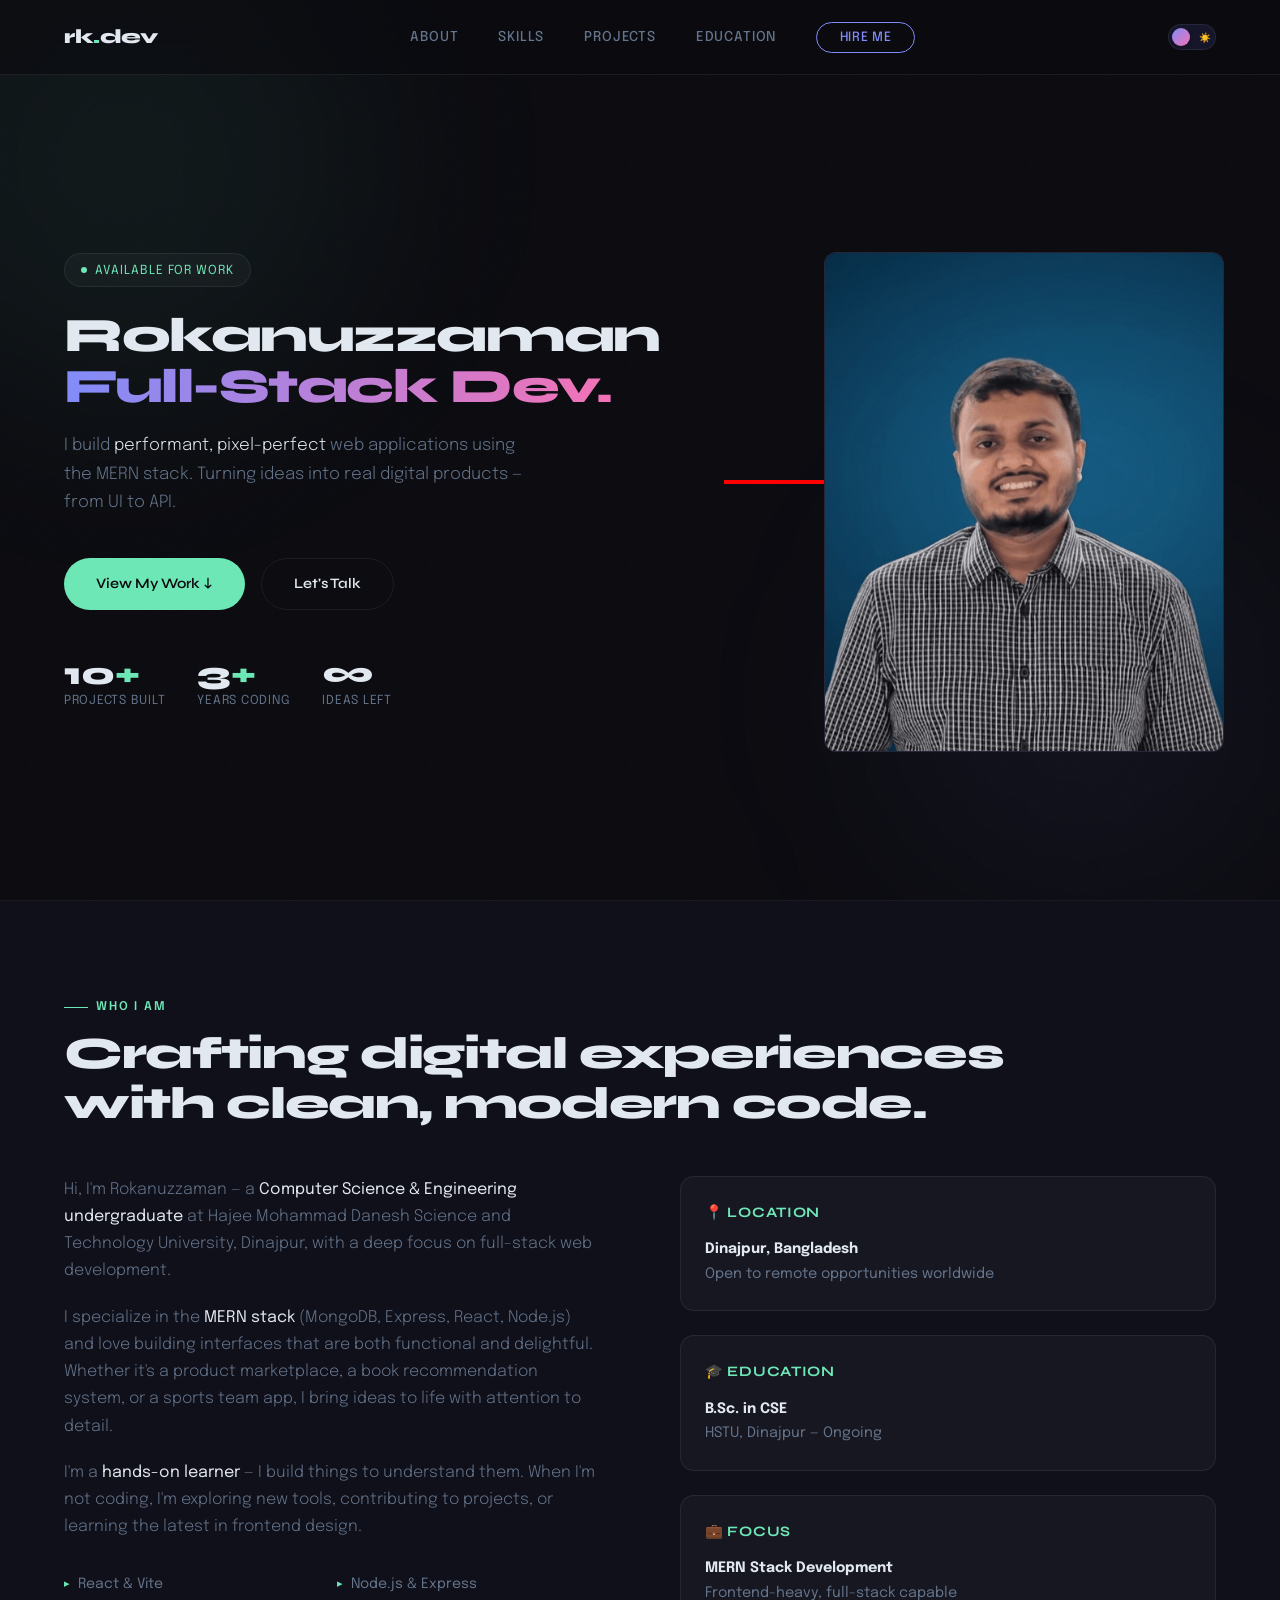
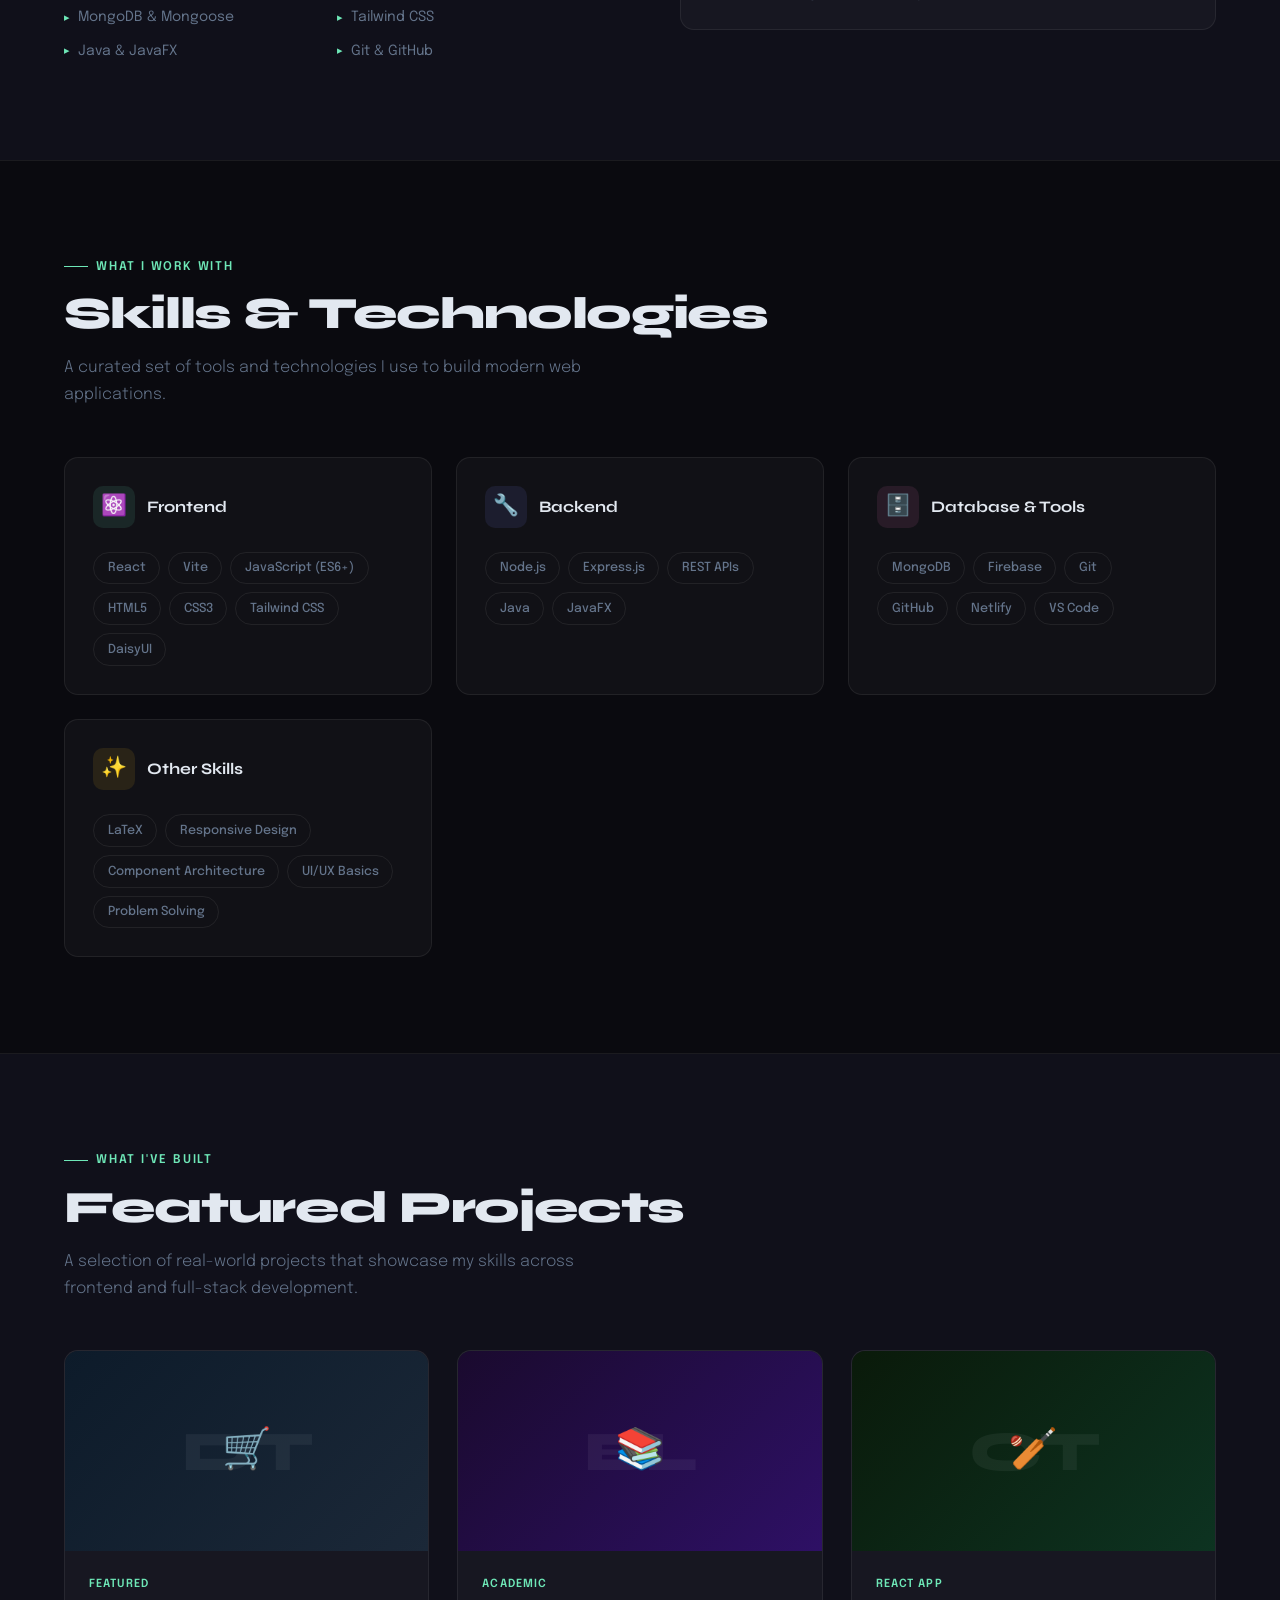
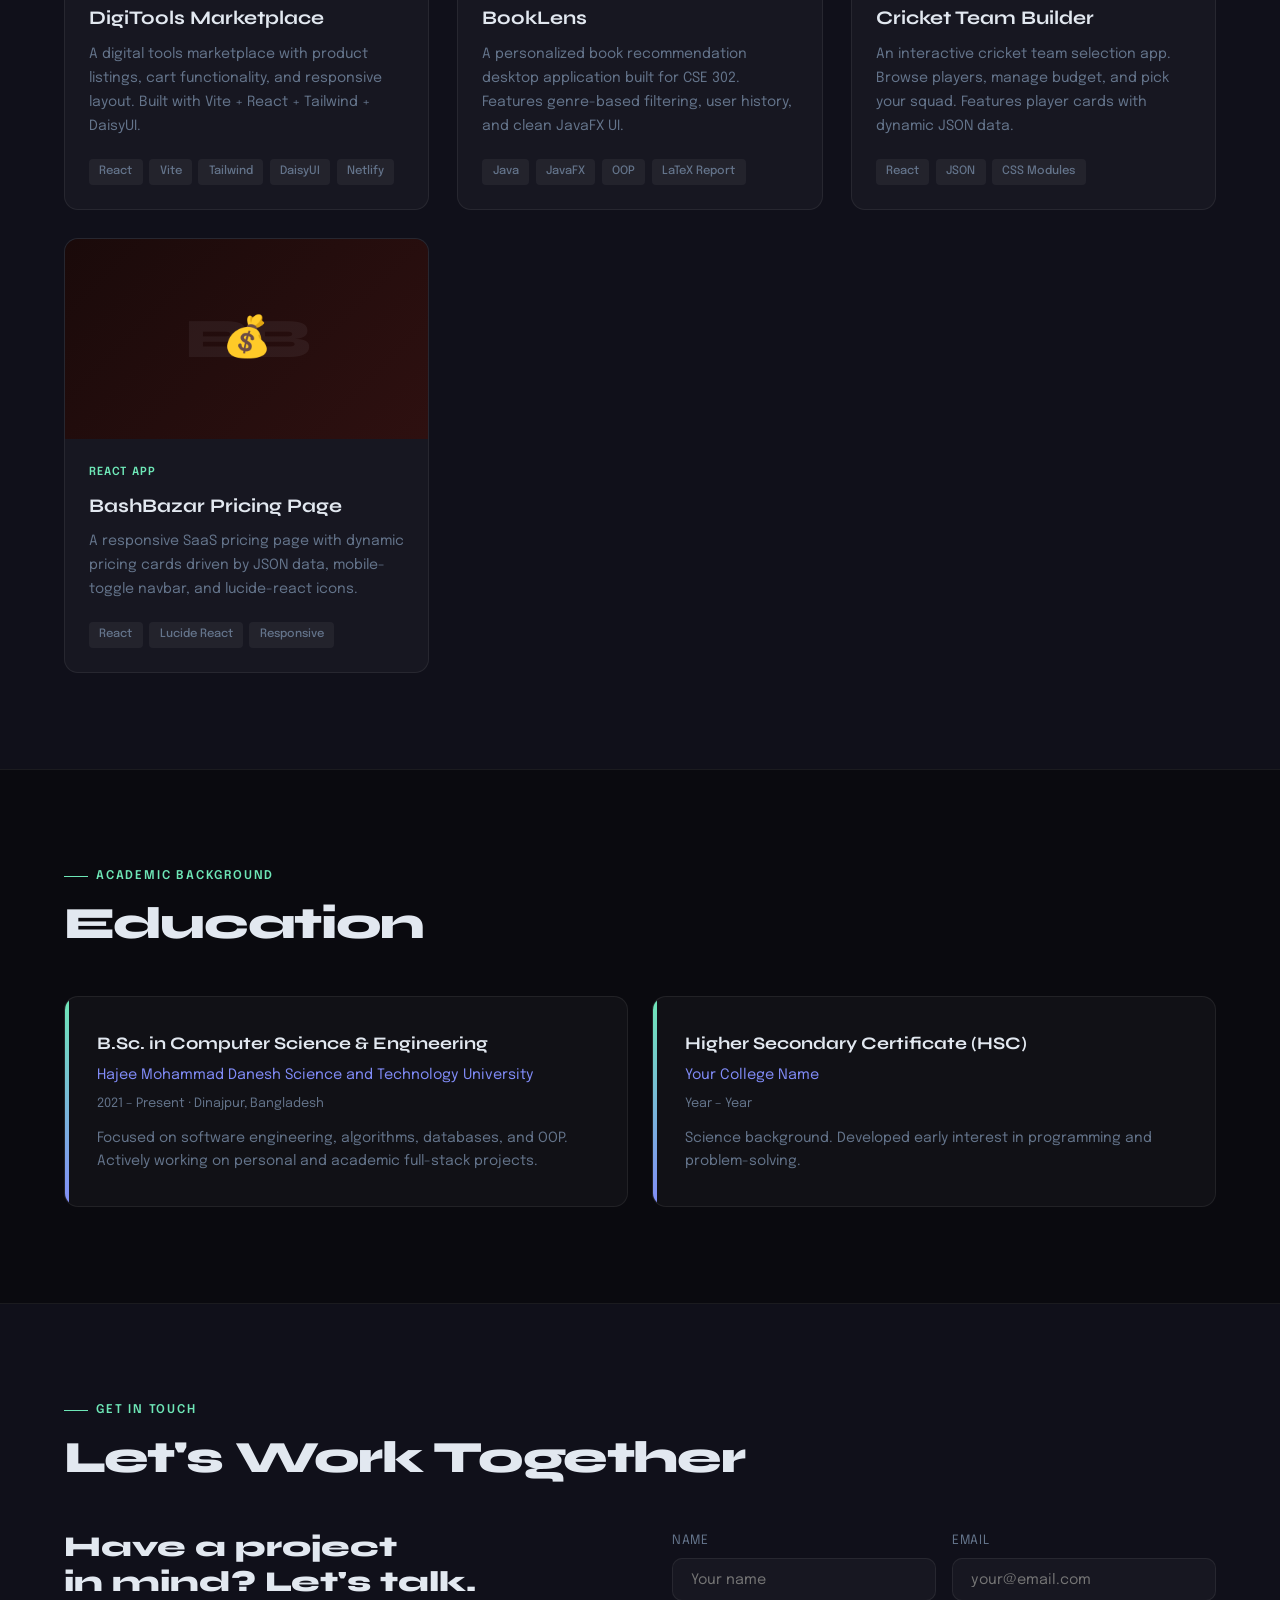
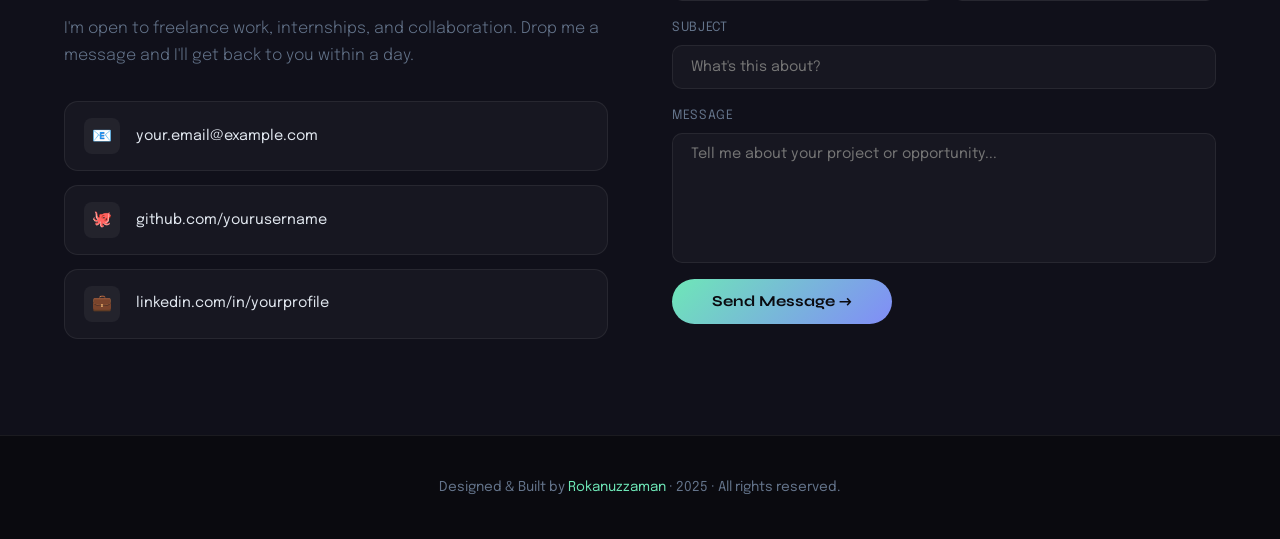
==== portfolio.html @ 872525b7 "basic portfolio site  usign html and css" ====
<!DOCTYPE html>
<html lang="en">

<head>
  <meta charset="UTF-8" />
  <meta name="viewport" content="width=device-width, initial-scale=1.0" />
  <title>Rokanuzzaman | Full-Stack Developer</title>
  <link
    href="https://fonts.googleapis.com/css2?family=Syne:wght@400;600;700;800&family=Epilogue:ital,wght@0,300;0,400;0,500;1,300&display=swap"
    rel="stylesheet" />
  <link rel="stylesheet" href="./style/style.css">

</head>

<body>


  <!-- NAV -->
  <nav id="nav">
    <div class="logo">rk<span>.</span>dev</div>
    <ul class="nav-links">
      <li><a href="#about">About</a></li>
      <li><a href="#skills">Skills</a></li>
      <li><a href="#projects">Projects</a></li>
      <li><a href="#education">Education</a></li>
      <li><a href="#contact" class="nav-cta">Hire Me</a></li>
    </ul>
    <div style="display:flex;align-items:center;gap:1rem;">
      <button id="themeToggle" title="Toggle theme" aria-label="Toggle light/dark theme">
        <span class="toggle-icon moon">🌙</span>
        <span class="toggle-icon sun">☀️</span>
        <span class="toggle-thumb"></span>
      </button>
      <div class="hamburger" id="hamburger">
        <span></span><span></span><span></span>
      </div>
    </div>
  </nav>

  <!-- MOBILE MENU -->
  <div class="mobile-menu" id="mobileMenu">
    <a href="#about" class="menu-link">About</a>
    <a href="#skills" class="menu-link">Skills</a>
    <a href="#projects" class="menu-link">Projects</a>
    <a href="#education" class="menu-link">Education</a>
    <a href="#contact" class="menu-link">Contact</a>
  </div>

  <!-- HERO -->
  <section id="hero">
    <div class="glow glow-1"></div>
    <div class="glow glow-2"></div>
    <div class="hero-grid">
      <div class="hero-content">
        <div class="hero-tag"><span class="dot"></span> Available for Work</div>
        <h1 class="hero-name">
          Rokanuzzaman<br>
          <span class="line2">Full-Stack Dev.</span>
        </h1>
        <p class="hero-sub">
          I build <em>performant, pixel-perfect</em> web applications using the MERN stack.
          Turning ideas into real digital products — from UI to API.
        </p>
        <div class="hero-actions">
          <a href="#projects" class="btn btn-primary">View My Work ↓</a>
          <a href="#contact" class="btn btn-outline">Let's Talk</a>
        </div>
        <div class="hero-stats">
          <div class="stat">
            <div class="stat-num">10<span>+</span></div>
            <div class="stat-label">Projects Built</div>
          </div>
          <div class="stat">
            <div class="stat-num">3<span>+</span></div>
            <div class="stat-label">Years Coding</div>
          </div>
          <div class="stat">
            <div class="stat-num">∞</div>
            <div class="stat-label">Ideas Left</div>
          </div>
        </div>
      </div>

      <div class="hero-visual" style="border: 2px solid red; ">
        <div class="hero-badge"
          style="animation:float 3s .5s ease-in-out infinite; padding:0; overflow:hidden; width:400px; height:500px;">
          <img style="width:100%; height:100%; object-fit:cover; display:block;" src="./image/Gitprofile (4).png"alt="My photo">
        </div>
      </div>
  </section>
  <div class="divider"></div>

  <!-- ABOUT -->
  <section id="about">
    <div class="section-inner">
      <div class="section-label">Who I Am</div>
      <h2 class="section-title">Crafting digital experiences<br>with clean, modern code.</h2>
      <div class="about-grid reveal">
        <div class="about-text">
          <p>
            Hi, I'm Rokanuzzaman — a <em>Computer Science & Engineering undergraduate</em> at Hajee Mohammad Danesh
            Science and Technology University, Dinajpur, with a deep focus on full-stack web development.
          </p>
          <p>
            I specialize in the <em>MERN stack</em> (MongoDB, Express, React, Node.js) and love building interfaces that
            are both functional and delightful. Whether it's a product marketplace, a book recommendation system, or a
            sports team app, I bring ideas to life with attention to detail.
          </p>
          <p>
            I'm a <em>hands-on learner</em> — I build things to understand them. When I'm not coding, I'm exploring new
            tools, contributing to projects, or learning the latest in frontend design.
          </p>
          <ul class="about-list">
            <li>React & Vite</li>
            <li>Node.js & Express</li>
            <li>MongoDB & Mongoose</li>
            <li>Tailwind CSS</li>
            <li>Java & JavaFX</li>
            <li>Git & GitHub</li>
          </ul>
        </div>
        <div class="about-right">
          <div class="info-card">
            <h4>📍 Location</h4>
            <p><strong>Dinajpur, Bangladesh</strong><br>Open to remote opportunities worldwide</p>
          </div>
          <div class="info-card">
            <h4>🎓 Education</h4>
            <p><strong>B.Sc. in CSE</strong><br>HSTU, Dinajpur — Ongoing</p>
          </div>
          <div class="info-card">
            <h4>💼 Focus</h4>
            <p><strong>MERN Stack Development</strong><br>Frontend-heavy, full-stack capable</p>
          </div>
        </div>
      </div>
    </div>
  </section>
  <div class="divider"></div>

  <!-- SKILLS -->
  <section id="skills">
    <div class="section-inner">
      <div class="section-label">What I Work With</div>
      <h2 class="section-title">Skills & Technologies</h2>
      <p class="section-desc">A curated set of tools and technologies I use to build modern web applications.</p>
      <div class="skills-grid reveal">
        <div class="skill-group">
          <div class="skill-group-head">
            <div class="skill-icon" style="background:rgba(110,231,183,.1)">⚛️</div>
            <h3>Frontend</h3>
          </div>
          <div class="skill-tags">
            <span class="skill-tag">React</span>
            <span class="skill-tag">Vite</span>
            <span class="skill-tag">JavaScript (ES6+)</span>
            <span class="skill-tag">HTML5</span>
            <span class="skill-tag">CSS3</span>
            <span class="skill-tag">Tailwind CSS</span>
            <span class="skill-tag">DaisyUI</span>
          </div>
        </div>
        <div class="skill-group">
          <div class="skill-group-head">
            <div class="skill-icon" style="background:rgba(129,140,248,.1)">🔧</div>
            <h3>Backend</h3>
          </div>
          <div class="skill-tags">
            <span class="skill-tag">Node.js</span>
            <span class="skill-tag">Express.js</span>
            <span class="skill-tag">REST APIs</span>
            <span class="skill-tag">Java</span>
            <span class="skill-tag">JavaFX</span>
          </div>
        </div>
        <div class="skill-group">
          <div class="skill-group-head">
            <div class="skill-icon" style="background:rgba(244,114,182,.1)">🗄️</div>
            <h3>Database & Tools</h3>
          </div>
          <div class="skill-tags">
            <span class="skill-tag">MongoDB</span>
            <span class="skill-tag">Firebase</span>
            <span class="skill-tag">Git</span>
            <span class="skill-tag">GitHub</span>
            <span class="skill-tag">Netlify</span>
            <span class="skill-tag">VS Code</span>
          </div>
        </div>
        <div class="skill-group">
          <div class="skill-group-head">
            <div class="skill-icon" style="background:rgba(251,191,36,.1)">✨</div>
            <h3>Other Skills</h3>
          </div>
          <div class="skill-tags">
            <span class="skill-tag">LaTeX</span>
            <span class="skill-tag">Responsive Design</span>
            <span class="skill-tag">Component Architecture</span>
            <span class="skill-tag">UI/UX Basics</span>
            <span class="skill-tag">Problem Solving</span>
          </div>
        </div>
      </div>
    </div>
  </section>
  <div class="divider"></div>

  <!-- PROJECTS -->
  <section id="projects">
    <div class="section-inner">
      <div class="section-label">What I've Built</div>
      <h2 class="section-title">Featured Projects</h2>
      <p class="section-desc">A selection of real-world projects that showcase my skills across frontend and full-stack
        development.</p>
      <div class="projects-grid reveal">

        <div class="project-card">
          <div class="project-thumb" style="background:linear-gradient(135deg,#0d1b2a,#1b2838)">
            <span class="thumb-label">DT</span>
            <span class="thumb-icon">🛒</span>
            <div class="project-overlay">
              <a href="#" class="overlay-btn ob-demo">Live Demo</a>
              <a href="#" class="overlay-btn ob-code">GitHub</a>
            </div>
          </div>
          <div class="project-body">
            <div class="project-badge">Featured</div>
            <h3 class="project-title">DigiTools Marketplace</h3>
            <p class="project-desc">A digital tools marketplace with product listings, cart functionality, and
              responsive layout. Built with Vite + React + Tailwind + DaisyUI.</p>
            <div class="project-stack">
              <span class="stack-tag">React</span>
              <span class="stack-tag">Vite</span>
              <span class="stack-tag">Tailwind</span>
              <span class="stack-tag">DaisyUI</span>
              <span class="stack-tag">Netlify</span>
            </div>
          </div>
        </div>

        <div class="project-card">
          <div class="project-thumb" style="background:linear-gradient(135deg,#1a0a2e,#2e1065)">
            <span class="thumb-label">BL</span>
            <span class="thumb-icon">📚</span>
            <div class="project-overlay">
              <a href="#" class="overlay-btn ob-demo">Live Demo</a>
              <a href="#" class="overlay-btn ob-code">GitHub</a>
            </div>
          </div>
          <div class="project-body">
            <div class="project-badge">Academic</div>
            <h3 class="project-title">BookLens</h3>
            <p class="project-desc">A personalized book recommendation desktop application built for CSE 302. Features
              genre-based filtering, user history, and clean JavaFX UI.</p>
            <div class="project-stack">
              <span class="stack-tag">Java</span>
              <span class="stack-tag">JavaFX</span>
              <span class="stack-tag">OOP</span>
              <span class="stack-tag">LaTeX Report</span>
            </div>
          </div>
        </div>

        <div class="project-card">
          <div class="project-thumb" style="background:linear-gradient(135deg,#0a1a0a,#0d3321)">
            <span class="thumb-label">CT</span>
            <span class="thumb-icon">🏏</span>
            <div class="project-overlay">
              <a href="#" class="overlay-btn ob-demo">Live Demo</a>
              <a href="#" class="overlay-btn ob-code">GitHub</a>
            </div>
          </div>
          <div class="project-body">
            <div class="project-badge">React App</div>
            <h3 class="project-title">Cricket Team Builder</h3>
            <p class="project-desc">An interactive cricket team selection app. Browse players, manage budget, and pick
              your squad. Features player cards with dynamic JSON data.</p>
            <div class="project-stack">
              <span class="stack-tag">React</span>
              <span class="stack-tag">JSON</span>
              <span class="stack-tag">CSS Modules</span>
            </div>
          </div>
        </div>

        <div class="project-card">
          <div class="project-thumb" style="background:linear-gradient(135deg,#1a0a0a,#2e1010)">
            <span class="thumb-label">BB</span>
            <span class="thumb-icon">💰</span>
            <div class="project-overlay">
              <a href="#" class="overlay-btn ob-demo">Live Demo</a>
              <a href="#" class="overlay-btn ob-code">GitHub</a>
            </div>
          </div>
          <div class="project-body">
            <div class="project-badge">React App</div>
            <h3 class="project-title">BashBazar Pricing Page</h3>
            <p class="project-desc">A responsive SaaS pricing page with dynamic pricing cards driven by JSON data,
              mobile-toggle navbar, and lucide-react icons.</p>
            <div class="project-stack">
              <span class="stack-tag">React</span>
              <span class="stack-tag">Lucide React</span>
              <span class="stack-tag">Responsive</span>
            </div>
          </div>
        </div>

      </div>
    </div>
  </section>
  <div class="divider"></div>

  <!-- EDUCATION -->
  <section id="education">
    <div class="section-inner">
      <div class="section-label">Academic Background</div>
      <h2 class="section-title">Education</h2>
      <div class="edu-grid reveal">
        <div class="edu-card">
          <div class="edu-degree">B.Sc. in Computer Science & Engineering</div>
          <div class="edu-institution">Hajee Mohammad Danesh Science and Technology University</div>
          <div class="edu-period">2021 – Present · Dinajpur, Bangladesh</div>
          <div class="edu-detail">Focused on software engineering, algorithms, databases, and OOP. Actively working on
            personal and academic full-stack projects.</div>
        </div>
        <div class="edu-card">
          <div class="edu-degree">Higher Secondary Certificate (HSC)</div>
          <div class="edu-institution">Your College Name</div>
          <div class="edu-period">Year – Year</div>
          <div class="edu-detail">Science background. Developed early interest in programming and problem-solving.</div>
        </div>
      </div>
    </div>
  </section>
  <div class="divider"></div>

  <!-- CONTACT -->
  <section id="contact">
    <div class="section-inner">
      <div class="section-label">Get In Touch</div>
      <h2 class="section-title">Let's Work Together</h2>
      <div class="contact-wrap reveal">
        <div class="contact-left">
          <h3>Have a project<br>in mind? Let's talk.</h3>
          <p>I'm open to freelance work, internships, and collaboration. Drop me a message and I'll get back to you
            within a day.</p>
          <div class="contact-links">
            <a href="mailto:your@email.com" class="contact-link">
              <span class="cl-icon">📧</span> your.email@example.com
            </a>
            <a href="https://github.com/yourusername" class="contact-link" target="_blank">
              <span class="cl-icon">🐙</span> github.com/yourusername
            </a>
            <a href="https://linkedin.com/in/yourprofile" class="contact-link" target="_blank">
              <span class="cl-icon">💼</span> linkedin.com/in/yourprofile
            </a>
          </div>
        </div>
        <form class="contact-form" onsubmit="handleSubmit(event)">
          <div class="form-row">
            <div class="form-group">
              <label>Name</label>
              <input type="text" placeholder="Your name" required />
            </div>
            <div class="form-group">
              <label>Email</label>
              <input type="email" placeholder="your@email.com" required />
            </div>
          </div>
          <div class="form-group">
            <label>Subject</label>
            <input type="text" placeholder="What's this about?" />
          </div>
          <div class="form-group">
            <label>Message</label>
            <textarea placeholder="Tell me about your project or opportunity..."></textarea>
          </div>
          <button type="submit" class="btn-send">Send Message →</button>
        </form>
      </div>
    </div>
  </section>

  <!-- FOOTER -->
  <footer>
    <p>Designed & Built by <a href="#">Rokanuzzaman</a> · 2025 · All rights reserved.</p>
  </footer>

  <!-- Scroll to top -->
  <button id="scrollTop" onclick="window.scrollTo({top:0,behavior:'smooth'})">↑</button>

  <script>
    // Theme toggle
    const html = document.documentElement;
    const toggleBtn = document.getElementById('themeToggle');
    const saved = localStorage.getItem('theme') || 'dark';
    html.setAttribute('data-theme', saved);

    toggleBtn.addEventListener('click', () => {
      const current = html.getAttribute('data-theme');
      const next = current === 'dark' ? 'light' : 'dark';
      html.setAttribute('data-theme', next);
      localStorage.setItem('theme', next);
    });

    // Custom cursor
    const cursor = document.getElementById('cursor');
    const ring = document.getElementById('cursor-ring');
    document.addEventListener('mousemove', e => {
      cursor.style.left = e.clientX + 'px';
      cursor.style.top = e.clientY + 'px';
      ring.style.left = e.clientX + 'px';
      ring.style.top = e.clientY + 'px';
    });
    document.querySelectorAll('a,button,.project-card,.skill-group').forEach(el => {
      el.addEventListener('mouseenter', () => {
        cursor.style.width = '20px'; cursor.style.height = '20px';
        ring.style.width = '50px'; ring.style.height = '50px';
      });
      el.addEventListener('mouseleave', () => {
        cursor.style.width = '10px'; cursor.style.height = '10px';
        ring.style.width = '36px'; ring.style.height = '36px';
      });
    });

    // Nav scroll
    window.addEventListener('scroll', () => {
      document.getElementById('nav').classList.toggle('scrolled', scrollY > 60);
      document.getElementById('scrollTop').classList.toggle('visible', scrollY > 400);
    });

    // Hamburger
    const ham = document.getElementById('hamburger');
    const menu = document.getElementById('mobileMenu');
    ham.addEventListener('click', () => {
      ham.classList.toggle('active');
      menu.classList.toggle('open');
    });
    document.querySelectorAll('.menu-link').forEach(a => {
      a.addEventListener('click', () => { ham.classList.remove('active'); menu.classList.remove('open'); });
    });

    // Scroll reveal
    const observer = new IntersectionObserver(entries => {
      entries.forEach(e => { if (e.isIntersecting) e.target.classList.add('visible'); });
    }, { threshold: .12 });
    document.querySelectorAll('.reveal').forEach(el => observer.observe(el));

    // Form
    function handleSubmit(e) {
      e.preventDefault();
      const btn = e.target.querySelector('.btn-send');
      btn.textContent = '✓ Message Sent!';
      btn.style.background = 'var(--accent)';
      setTimeout(() => { btn.textContent = 'Send Message →'; btn.style.background = ''; e.target.reset(); }, 3000);
    }
  </script>
</body>

</html>
---- style/style.css ----
/* ── RESET & TOKENS ─────────────────────────────── */
  *, *::before, *::after { margin:0; padding:0; box-sizing:border-box; }
  :root {
    --bg:        #0a0a0f;
    --bg2:       #10101a;
    --bg3:       #16162a;
    --line:      rgba(255,255,255,.07);
    --accent:    #6ee7b7;
    --accent2:   #818cf8;
    --accent3:   #f472b6;
    --text:      #e2e8f0;
    --muted:     #64748b;
    --card:      rgba(255,255,255,.03);
    --nav-bg:    rgba(10,10,15,.6);
    --radius:    14px;
    --ff-head:   'Syne', sans-serif;
    --ff-body:   'Epilogue', sans-serif;
  }
  /* ── LIGHT THEME ────────────────────────────────── */
  [data-theme="light"] {
    --bg:        #f4f6fb;
    --bg2:       #eaecf4;
    --bg3:       #dde0ef;
    --line:      rgba(0,0,0,.08);
    --accent:    #059669;
    --accent2:   #4f46e5;
    --accent3:   #db2777;
    --text:      #0f172a;
    --muted:     #64748b;
    --card:      rgba(255,255,255,.7);
    --nav-bg:    rgba(244,246,251,.75);
  }
  html { scroll-behavior: smooth; }
  body {
    background: var(--bg);
    color: var(--text);
    font-family: var(--ff-body);
    font-size: 16px;
    line-height: 1.7;
    overflow-x: hidden;
    transition: background .35s ease, color .35s ease;
  }
  a { color: inherit; text-decoration: none; }
  img { max-width: 100%; display: block; }
  ul { list-style: none; }

  /* ── NOISE OVERLAY ──────────────────────────────── */
  body::before {
    content:'';
    position:fixed; inset:0; z-index:0; pointer-events:none;
    opacity:.035;
    background-image: url("data:image/svg+xml,%3Csvg viewBox='0 0 200 200' xmlns='http://www.w3.org/2000/svg'%3E%3Cfilter id='n'%3E%3CfeTurbulence type='fractalNoise' baseFrequency='0.9' numOctaves='4' stitchTiles='stitch'/%3E%3C/filter%3E%3Crect width='100%25' height='100%25' filter='url(%23n)'/%3E%3C/svg%3E");
    background-size: 200px 200px;
  }

  /* ── SCROLLBAR ──────────────────────────────────── */
  ::-webkit-scrollbar { width:5px; }
  ::-webkit-scrollbar-track { background:var(--bg); }
  ::-webkit-scrollbar-thumb { background:var(--accent2); border-radius:99px; }

  /* ── NAV ────────────────────────────────────────── */
  nav {
    position: fixed; top:0; left:0; right:0; z-index:100;
    display: flex; align-items:center; justify-content:space-between;
    padding: 1.25rem 5%;
    backdrop-filter: blur(18px);
    background: var(--nav-bg);
    border-bottom: 1px solid var(--line);
    transition: padding .3s;
  }
  nav.scrolled { padding: .85rem 5%; }
  .logo {
    font-family: var(--ff-head);
    font-size: 1.25rem;
    font-weight: 800;
    letter-spacing: -.02em;
  }
  .logo span { color: var(--accent); }
  .nav-links { display:flex; gap:2.5rem; align-items:center; }
  .nav-links a {
    font-size:.85rem; font-weight:500; letter-spacing:.06em;
    text-transform:uppercase; color:var(--muted);
    transition: color .2s;
    position: relative;
  }
  .nav-links a::after {
    content:''; position:absolute; bottom:-4px; left:0;
    width:0; height:1.5px; background:var(--accent);
    transition: width .25s;
  }
  .nav-links a:hover { color:var(--text); }
  .nav-links a:hover::after { width:100%; }
  .nav-cta {
    padding:.5rem 1.4rem; border-radius:99px;
    border:1px solid var(--accent2);
    color: var(--accent2) !important;
    font-size:.8rem !important;
    transition: background .2s, color .2s !important;
  }
  .nav-cta:hover { background:var(--accent2); color:var(--bg) !important; }
  .nav-cta::after { display:none !important; }
  .hamburger { display:none; flex-direction:column; gap:5px; cursor:pointer; }
  .hamburger span {
    width:24px; height:2px; background:var(--text); border-radius:2px;
    transition: .3s;
  }

  /* ── HERO ───────────────────────────────────────── */
  #hero {
    min-height: 100vh;
    display: flex; align-items: center;
    padding: 8rem 5% 4rem;
    position: relative; overflow: hidden;
  }
  .hero-grid {
    display: grid; grid-template-columns: 1fr 1fr;
    gap: 4rem; align-items: center;
    width: 100%; max-width: 1200px; margin: 0 auto;
  }
  .hero-tag {
    display:inline-flex; align-items:center; gap:.5rem;
    padding:.35rem 1rem; border-radius:99px;
    border:1px solid var(--line);
    background:var(--card);
    font-size:.78rem; letter-spacing:.08em; text-transform:uppercase;
    color:var(--accent); margin-bottom:1.5rem;
    animation: fadeUp .6s ease both;
  }
  .hero-tag .dot {
    width:6px; height:6px; border-radius:50%;
    background:var(--accent);
    animation: pulse 1.5s infinite;
  }
  .hero-name {
    font-family: var(--ff-head);
    font-size: clamp(2rem, 5.5vw, 3rem);
    font-weight: 800; line-height: 1.05;
    letter-spacing: -.03em;
    animation: fadeUp .6s .1s ease both;
  }
  .hero-name .line2 {
    background: linear-gradient(90deg, var(--accent2), var(--accent3));
    -webkit-background-clip: text; -webkit-text-fill-color: transparent;
    background-clip: text;
  }
  .hero-sub {
    font-size: 1.05rem; color: var(--muted); margin: 1.25rem 0 2.5rem;
    max-width: 480px; font-weight:300;
    animation: fadeUp .6s .2s ease both;
  }
  .hero-sub em { color:var(--text); font-style:normal; }
  .hero-actions {
    display:flex; gap:1rem; flex-wrap:wrap;
    animation: fadeUp .6s .3s ease both;
  }
  .btn {
    display:inline-flex; align-items:center; gap:.5rem;
    padding:.8rem 2rem; border-radius:99px;
    font-family:var(--ff-head); font-size:.9rem; font-weight:600;
    cursor:pointer; transition:.25s; border:none;
  }
  .btn-primary {
    background:var(--accent); color:#0a0a0f;
  }
  .btn-primary:hover { filter:brightness(1.1); transform:translateY(-2px); }
  .btn-outline {
    background:transparent; color:var(--text);
    border:1px solid var(--line);
  }
  .btn-outline:hover { border-color:var(--accent2); color:var(--accent2); transform:translateY(-2px); }
  .hero-stats {
    display:flex; gap:2rem; margin-top:3rem;
    animation: fadeUp .6s .4s ease both;
  }
 
  .stat-num {
    font-family:var(--ff-head); font-size:2rem; font-weight:800;
    color:var(--text); line-height:1;
  }
  .stat-num span { color:var(--accent); }
  .stat-label { font-size:.78rem; color:var(--muted); text-transform:uppercase; letter-spacing:.06em; }

  /* Hero visual */
  .hero-visual {
    position:relative; display:flex; justify-content:center; align-items:center;
    animation: fadeUp .6s .15s ease both;
  }
 
  .hero-badge {
    position:absolute; top: -230px; right:-10px;
    background:var(--bg3); border:1px solid var(--line);
    border-radius:12px; padding:.75rem 1.1rem;
    display:flex; align-items:center; gap:.6rem;
    font-size:.8rem; white-space:nowrap;
    backdrop-filter:blur(10px); 
    animation: float 3s ease-in-out infinite;
  }
  .hero-badge .icon { font-size:1.2rem; }
  .hero-badge2 {
    position:absolute; top:50px; left:30px;
    animation-delay:.5s !important;
  }

  /* ── BG GLOW ────────────────────────────────────── */
  .glow {
    position:absolute; border-radius:50%; filter:blur(100px);
    pointer-events:none; z-index:-1;
  }
  .glow-1 { width:500px; height:500px; background:rgba(110,231,183,.06); top:-10%; left:-10%; }
  .glow-2 { width:400px; height:400px; background:rgba(129,140,248,.06); bottom:0; right:0; }

  /* ── SECTION BASE ───────────────────────────────── */
  section { padding: 6rem 5%; position:relative; z-index:1; }
  .section-inner { max-width:1200px; margin:0 auto; }
  .section-label {
    font-size:.75rem; letter-spacing:.15em; text-transform:uppercase;
    color:var(--accent); font-weight:600; margin-bottom:.75rem;
    display:flex; align-items:center; gap:.5rem;
  }
  .section-label::before { content:''; width:24px; height:1px; background:var(--accent); }
  .section-title {
    font-family:var(--ff-head); font-size:clamp(1.8rem,3.5vw,2.8rem);
    font-weight:800; letter-spacing:-.03em; line-height:1.1;
    margin-bottom:1rem;
  }
  .section-desc { color:var(--muted); max-width:520px; font-weight:300; }

  .divider {
    width:100%; height:1px; background:var(--line);
    margin:0; position:relative; z-index:1;
  }

  /* ── ABOUT ──────────────────────────────────────── */
  #about { background:var(--bg2); }
  .about-grid {
    display:grid; grid-template-columns:1fr 1fr;
    gap:5rem; align-items:start; margin-top:3rem;
  }
  .about-text p { color:var(--muted); font-weight:300; margin-bottom:1.2rem; }
  .about-text p em { color:var(--text); font-style:normal; font-weight:400; }
  .about-list { margin-top:2rem; display:grid; grid-template-columns:1fr 1fr; gap:.6rem; }
  .about-list li {
    font-size:.88rem; color:var(--muted);
    display:flex; align-items:center; gap:.5rem;
  }
  .about-list li::before { content:'▸'; color:var(--accent); font-size:.7rem; }
  .about-right { display:flex; flex-direction:column; gap:1.5rem; }
  .info-card {
    background:var(--card); border:1px solid var(--line); border-radius:var(--radius);
    padding:1.5rem; transition:.25s;
  }
  .info-card:hover { border-color:rgba(110,231,183,.3); transform:translateY(-2px); }
  .info-card h4 {
    font-family:var(--ff-head); font-size:.9rem; font-weight:700;
    letter-spacing:.05em; text-transform:uppercase; color:var(--accent); margin-bottom:.75rem;
  }
  .info-card p { font-size:.9rem; color:var(--muted); }
  .info-card p strong { color:var(--text); }

  /* ── SKILLS ─────────────────────────────────────── */
  .skills-grid {
    display:grid; grid-template-columns: repeat(auto-fill, minmax(280px,1fr));
    gap:1.5rem; margin-top:3rem;
  }
  .skill-group {
    background:var(--card); border:1px solid var(--line); border-radius:var(--radius);
    padding:1.75rem; transition:.25s;
  }
  .skill-group:hover { border-color:rgba(129,140,248,.3); transform:translateY(-3px); }
  .skill-group-head {
    display:flex; align-items:center; gap:.75rem; margin-bottom:1.5rem;
  }
  .skill-icon {
    width:42px; height:42px; border-radius:10px;
    display:flex; align-items:center; justify-content:center;
    font-size:1.3rem;
  }
  .skill-group h3 {
    font-family:var(--ff-head); font-size:1rem; font-weight:700;
  }
  .skill-tags { display:flex; flex-wrap:wrap; gap:.5rem; }
  .skill-tag {
    padding:.3rem .85rem; border-radius:99px;
    font-size:.78rem; font-weight:500;
    border:1px solid var(--line); color:var(--muted);
    transition:.2s; cursor:default;
  }
  .skill-tag:hover { color:var(--text); border-color:var(--accent2); background:rgba(129,140,248,.08); }

  /* ── PROJECTS ───────────────────────────────────── */
  #projects { background:var(--bg2); }
  .projects-grid {
    display:grid; grid-template-columns:repeat(auto-fill, minmax(340px,1fr));
    gap:1.75rem; margin-top:3rem;
  }
  .project-card {
    background:var(--card); border:1px solid var(--line); border-radius:var(--radius);
    overflow:hidden; transition:.3s; display:flex; flex-direction:column;
  }
  .project-card:hover { border-color:rgba(110,231,183,.3); transform:translateY(-5px); }
  .project-thumb {
    height:200px; position:relative; overflow:hidden;
    background: linear-gradient(135deg, var(--bg3), #1a1a2e);
    display:flex; align-items:center; justify-content:center;
  }
  .project-thumb .thumb-label {
    font-family:var(--ff-head); font-size:3.5rem; font-weight:800;
    opacity:.06; letter-spacing:-.05em; user-select:none;
  }
  .project-thumb .thumb-icon {
    position:absolute; font-size:2.5rem;
  }
  .project-overlay {
    position:absolute; inset:0; background:rgba(10,10,15,.7);
    display:flex; align-items:center; justify-content:center; gap:1rem;
    opacity:0; transition:.3s;
  }
  .project-card:hover .project-overlay { opacity:1; }
  .overlay-btn {
    padding:.5rem 1.2rem; border-radius:99px;
    font-size:.8rem; font-weight:600; cursor:pointer;
    transition:.2s;
  }
  .ob-demo { background:var(--accent); color:#0a0a0f; }
  .ob-code { background:transparent; color:var(--text); border:1px solid rgba(255,255,255,.3); }
  .ob-demo:hover { filter:brightness(1.1); }
  .ob-code:hover { border-color:var(--text); }
  .project-body { padding:1.5rem; flex:1; display:flex; flex-direction:column; }
  .project-badge {
    font-size:.7rem; letter-spacing:.1em; text-transform:uppercase;
    color:var(--accent); font-weight:600; margin-bottom:.5rem;
  }
  .project-title {
    font-family:var(--ff-head); font-size:1.2rem; font-weight:700; margin-bottom:.5rem;
  }
  .project-desc { font-size:.88rem; color:var(--muted); flex:1; }
  .project-stack { display:flex; flex-wrap:wrap; gap:.4rem; margin-top:1.25rem; }
  .stack-tag {
    font-size:.72rem; padding:.2rem .65rem; border-radius:4px;
    background:rgba(255,255,255,.05); color:var(--muted); font-weight:500;
  }

  /* ── EDUCATION ──────────────────────────────────── */
  .edu-grid { display:grid; grid-template-columns:1fr 1fr; gap:1.5rem; margin-top:3rem; }
  .edu-card {
    background:var(--card); border:1px solid var(--line); border-radius:var(--radius);
    padding:2rem; transition:.25s; position:relative; overflow:hidden;
  }
  .edu-card::before {
    content:''; position:absolute; top:0; left:0;
    width:4px; height:100%; background:linear-gradient(var(--accent), var(--accent2));
  }
  .edu-card:hover { border-color:rgba(110,231,183,.3); transform:translateY(-3px); }
  .edu-degree {
    font-family:var(--ff-head); font-size:1.1rem; font-weight:700; margin-bottom:.3rem;
  }
  .edu-institution { color:var(--accent2); font-size:.9rem; margin-bottom:.3rem; }
  .edu-period { font-size:.8rem; color:var(--muted); margin-bottom:.75rem; }
  .edu-detail { font-size:.88rem; color:var(--muted); }

  /* ── CONTACT ────────────────────────────────────── */
  #contact { background:var(--bg2); }
  .contact-wrap {
    display:grid; grid-template-columns:1fr 1fr;
    gap:4rem; align-items:start; margin-top:3rem;
  }
  .contact-left h3 {
    font-family:var(--ff-head); font-size:1.8rem; font-weight:800; line-height:1.2;
    margin-bottom:1rem;
  }
  .contact-left p { color:var(--muted); font-weight:300; margin-bottom:2rem; }
  .contact-links { display:flex; flex-direction:column; gap:.85rem; }
  .contact-link {
    display:flex; align-items:center; gap:1rem;
    padding:1rem 1.2rem; border-radius:var(--radius);
    background:var(--card); border:1px solid var(--line);
    transition:.25s; font-size:.9rem;
  }
  .contact-link:hover { border-color:var(--accent); color:var(--accent); transform:translateX(4px); }
  .contact-link .cl-icon {
    width:36px; height:36px; border-radius:8px;
    background:rgba(255,255,255,.05);
    display:flex; align-items:center; justify-content:center; font-size:1rem;
    flex-shrink:0;
  }
  .contact-form { display:flex; flex-direction:column; gap:1rem; }
  .form-row { display:grid; grid-template-columns:1fr 1fr; gap:1rem; }
  .form-group { display:flex; flex-direction:column; gap:.4rem; }
  .form-group label { font-size:.8rem; color:var(--muted); letter-spacing:.05em; text-transform:uppercase; }
  .form-group input, .form-group textarea {
    background:var(--card); border:1px solid var(--line); border-radius:10px;
    padding:.85rem 1.1rem; color:var(--text); font-family:var(--ff-body);
    font-size:.9rem; resize:none; outline:none; transition:.2s;
  }
  .form-group input:focus, .form-group textarea:focus {
    border-color:var(--accent2); background:rgba(129,140,248,.05);
  }
  .form-group textarea { min-height:130px; }
  .btn-send {
    align-self:flex-start; padding:.85rem 2.5rem;
    background:linear-gradient(135deg,var(--accent),var(--accent2));
    border:none; border-radius:99px; color:#0a0a0f;
    font-family:var(--ff-head); font-size:.95rem; font-weight:700;
    cursor:pointer; transition:.25s;
  }
  .btn-send:hover { opacity:.9; transform:translateY(-2px); box-shadow:0 8px 30px rgba(110,231,183,.25); }

  /* ── FOOTER ─────────────────────────────────────── */
  footer {
    padding:2.5rem 5%; text-align:center;
    border-top:1px solid var(--line);
    font-size:.85rem; color:var(--muted);
  }
  footer a { color:var(--accent); }

  /* ── SCROLL TO TOP ──────────────────────────────── */
  #scrollTop {
    position:fixed; bottom:2rem; right:2rem; z-index:200;
    width:44px; height:44px; border-radius:50%;
    background:var(--accent2); color:#0a0a0f;
    border:none; cursor:pointer; font-size:1.1rem;
    display:flex; align-items:center; justify-content:center;
    opacity:0; transform:translateY(10px); pointer-events:none;
    transition:.3s;
  }
  #scrollTop.visible { opacity:1; transform:translateY(0); pointer-events:all; }

  /* ── THEME TOGGLE ───────────────────────────────── */
  #themeToggle {
    width: 48px; height: 26px; border-radius: 99px;
    background: var(--bg3); border: 1.5px solid var(--line);
    position: relative; cursor: pointer;
    transition: background .3s, border-color .3s;
    flex-shrink: 0;
    display: flex; align-items: center; padding: 0 3px;
  }
  #themeToggle:hover { border-color: var(--accent2); }
  #themeToggle .toggle-thumb {
    width: 18px; height: 18px; border-radius: 50%;
    background: linear-gradient(135deg, var(--accent2), var(--accent3));
    position: absolute; left: 3px;
    transition: transform .35s cubic-bezier(.4,0,.2,1), box-shadow .3s;
    display: flex; align-items: center; justify-content: center;
    font-size: .65rem;
    box-shadow: 0 1px 4px rgba(0,0,0,.25);
  }
  [data-theme="light"] #themeToggle .toggle-thumb {
    transform: translateX(22px);
    background: linear-gradient(135deg, #fbbf24, #f97316);
    box-shadow: 0 1px 6px rgba(251,191,36,.4);
  }
  .toggle-icon {
    position: absolute; font-size: .6rem; user-select: none; pointer-events: none;
  }
  .toggle-icon.moon { left: 5px; }
  .toggle-icon.sun  { right: 4px; }

  /* light-mode card shadow boost */
  [data-theme="light"] .project-card,
  [data-theme="light"] .skill-group,
  [data-theme="light"] .edu-card,
  [data-theme="light"] .info-card,
  [data-theme="light"] .contact-link {
    box-shadow: 0 2px 12px rgba(0,0,0,.07);
  }
  [data-theme="light"] .hero-badge { box-shadow: 0 4px 16px rgba(0,0,0,.1); }
  [data-theme="light"] .glow-1 { background: rgba(5,150,105,.08); }
  [data-theme="light"] .glow-2 { background: rgba(79,70,229,.07); }

  /* ── MOBILE NAV ─────────────────────────────────── */
  .mobile-menu {
    position:fixed; inset:0; z-index:99;
    background:var(--bg); display:flex; flex-direction:column;
    align-items:center; justify-content:center; gap:2.5rem;
    transform:translateX(100%); transition:.35s cubic-bezier(.4,0,.2,1);
  }
  .mobile-menu.open { transform:translateX(0); }
  .mobile-menu a {
    font-family:var(--ff-head); font-size:2rem; font-weight:800; color:var(--text);
  }
  .mobile-menu a:hover { color:var(--accent); }
  .hamburger.active span:nth-child(1) { transform:translateY(7px) rotate(45deg); }
  .hamburger.active span:nth-child(2) { opacity:0; }
  .hamburger.active span:nth-child(3) { transform:translateY(-7px) rotate(-45deg); }

  /* ── ANIMATIONS ─────────────────────────────────── */
  @keyframes fadeUp {
    from { opacity:0; transform:translateY(28px); }
    to   { opacity:1; transform:translateY(0); }
  }
  @keyframes spin { to { transform:rotate(360deg); } }
  @keyframes float {
    0%,100% { transform:translateY(0); }
    50%      { transform:translateY(-10px); }
  }
  @keyframes pulse {
    0%,100% { opacity:1; transform:scale(1); }
    50%      { opacity:.5; transform:scale(.8); }
  }

  /* Reveal on scroll */
  .reveal { opacity:0; transform:translateY(30px); transition:.7s ease; }
  .reveal.visible { opacity:1; transform:translateY(0); }

  /* ── RESPONSIVE ─────────────────────────────────── */
  @media(max-width:900px) {
    .hero-grid { grid-template-columns:1fr; }
    .hero-visual { display:none; }
    .about-grid { grid-template-columns:1fr; gap:2.5rem; }
    .contact-wrap { grid-template-columns:1fr; }
    .edu-grid { grid-template-columns:1fr; }
    .form-row { grid-template-columns:1fr; }
  }
  @media(max-width:768px) {
    .nav-links { display:none; }
    .hamburger { display:flex; }
    .projects-grid { grid-template-columns:1fr; }
    .hero-stats { gap:1.2rem; }
    .stat-num { font-size:1.5rem; }
  }
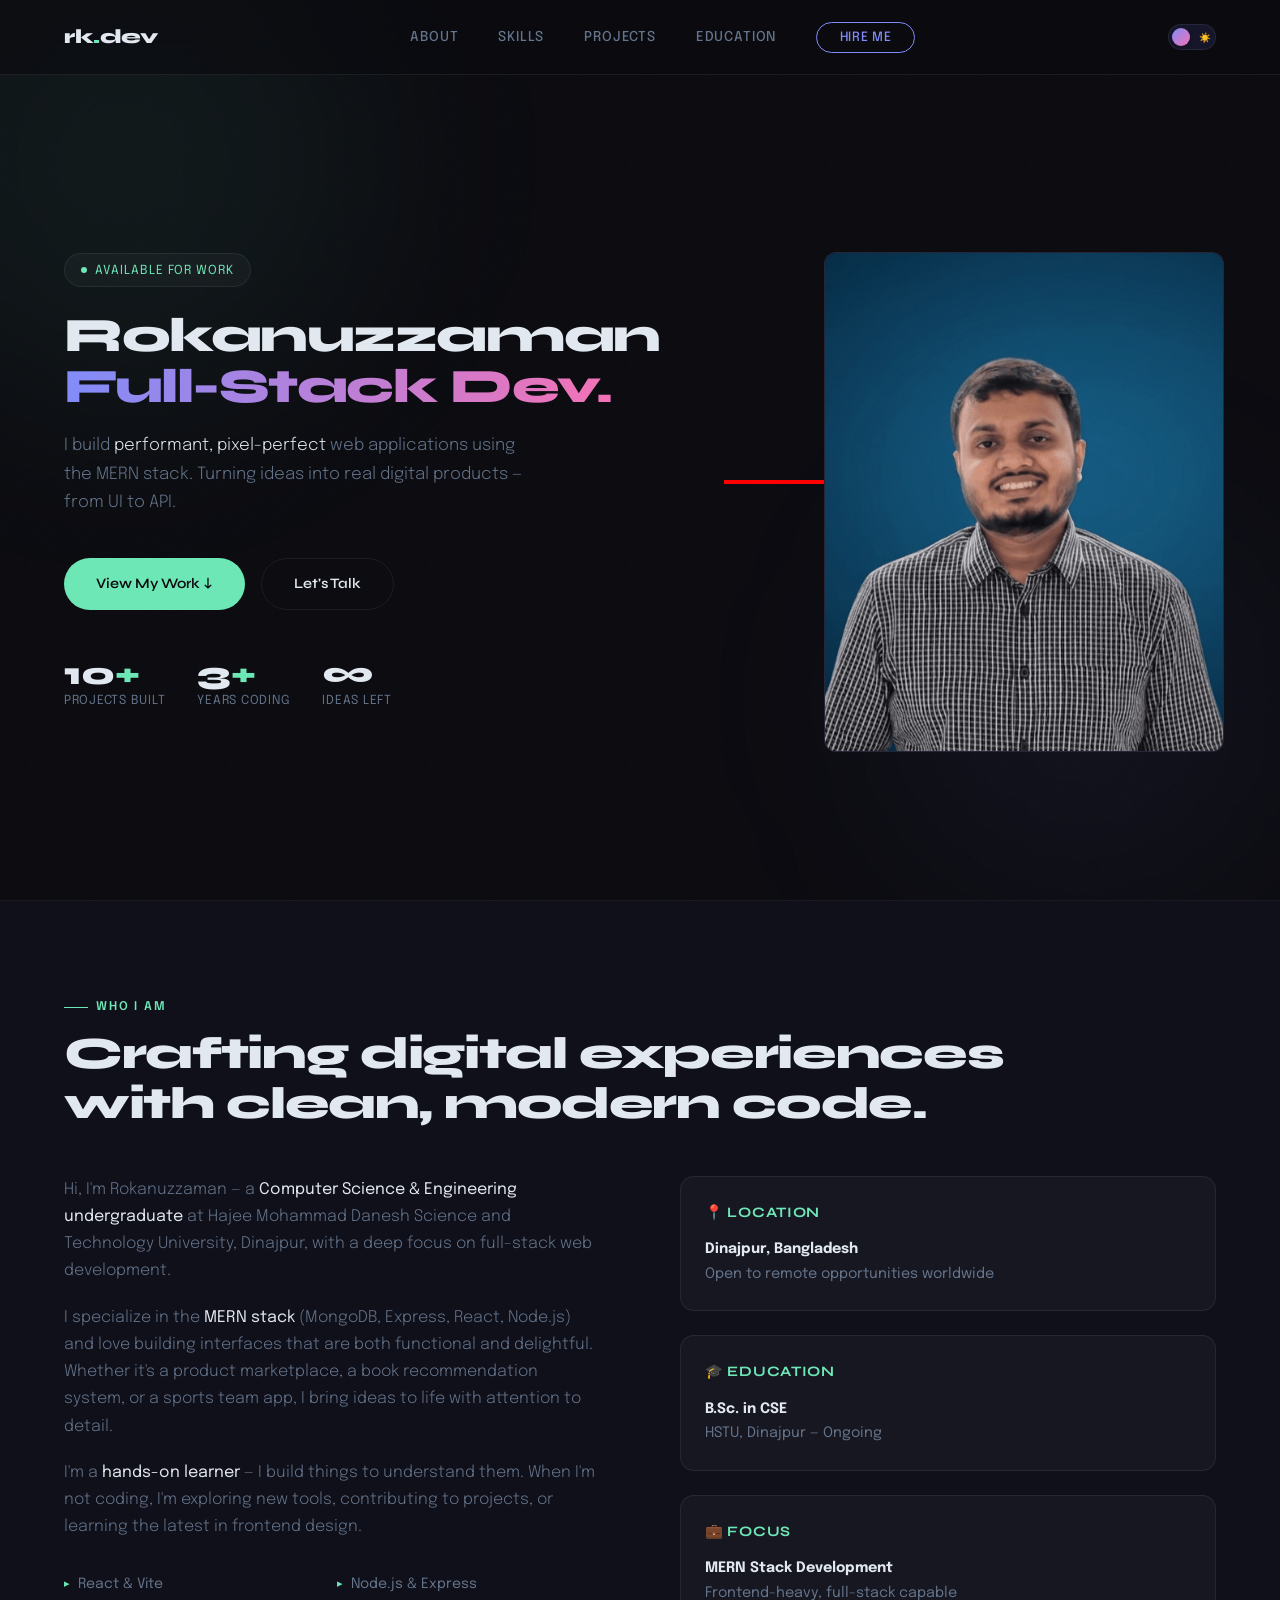
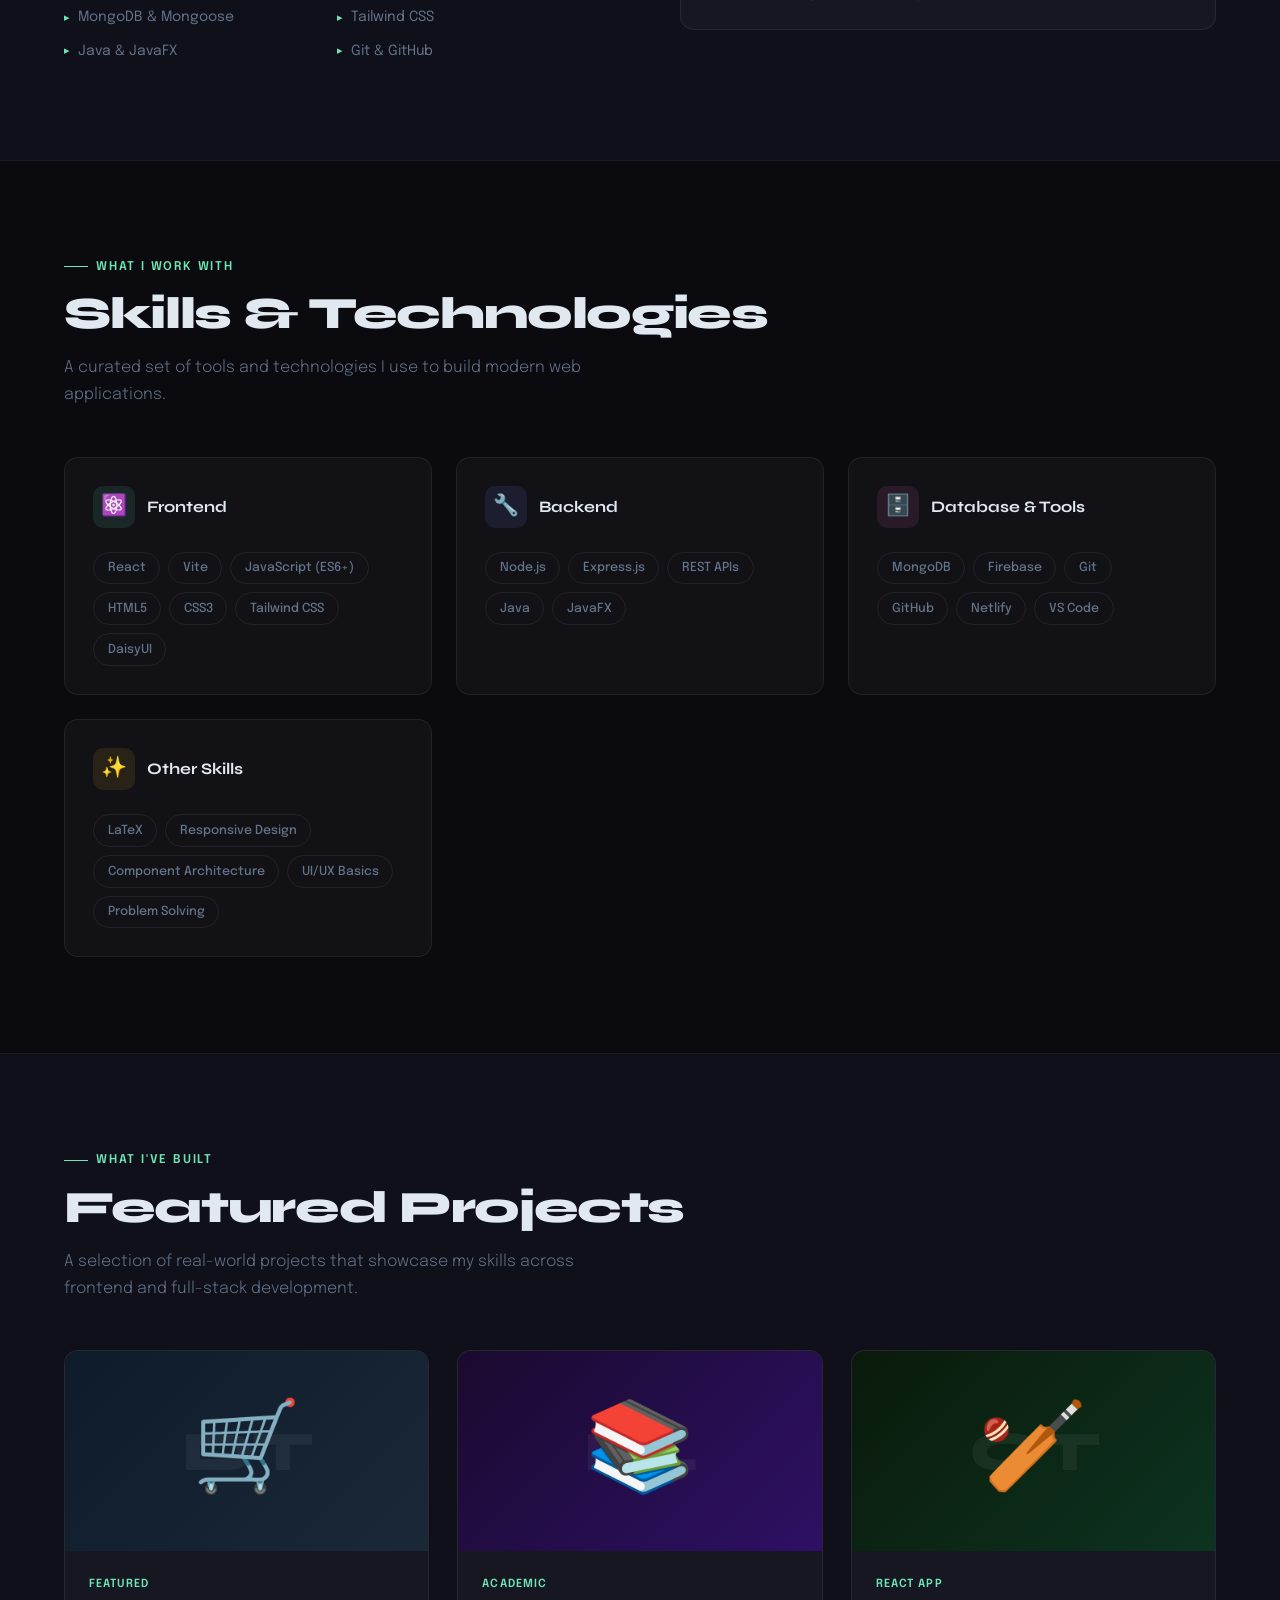
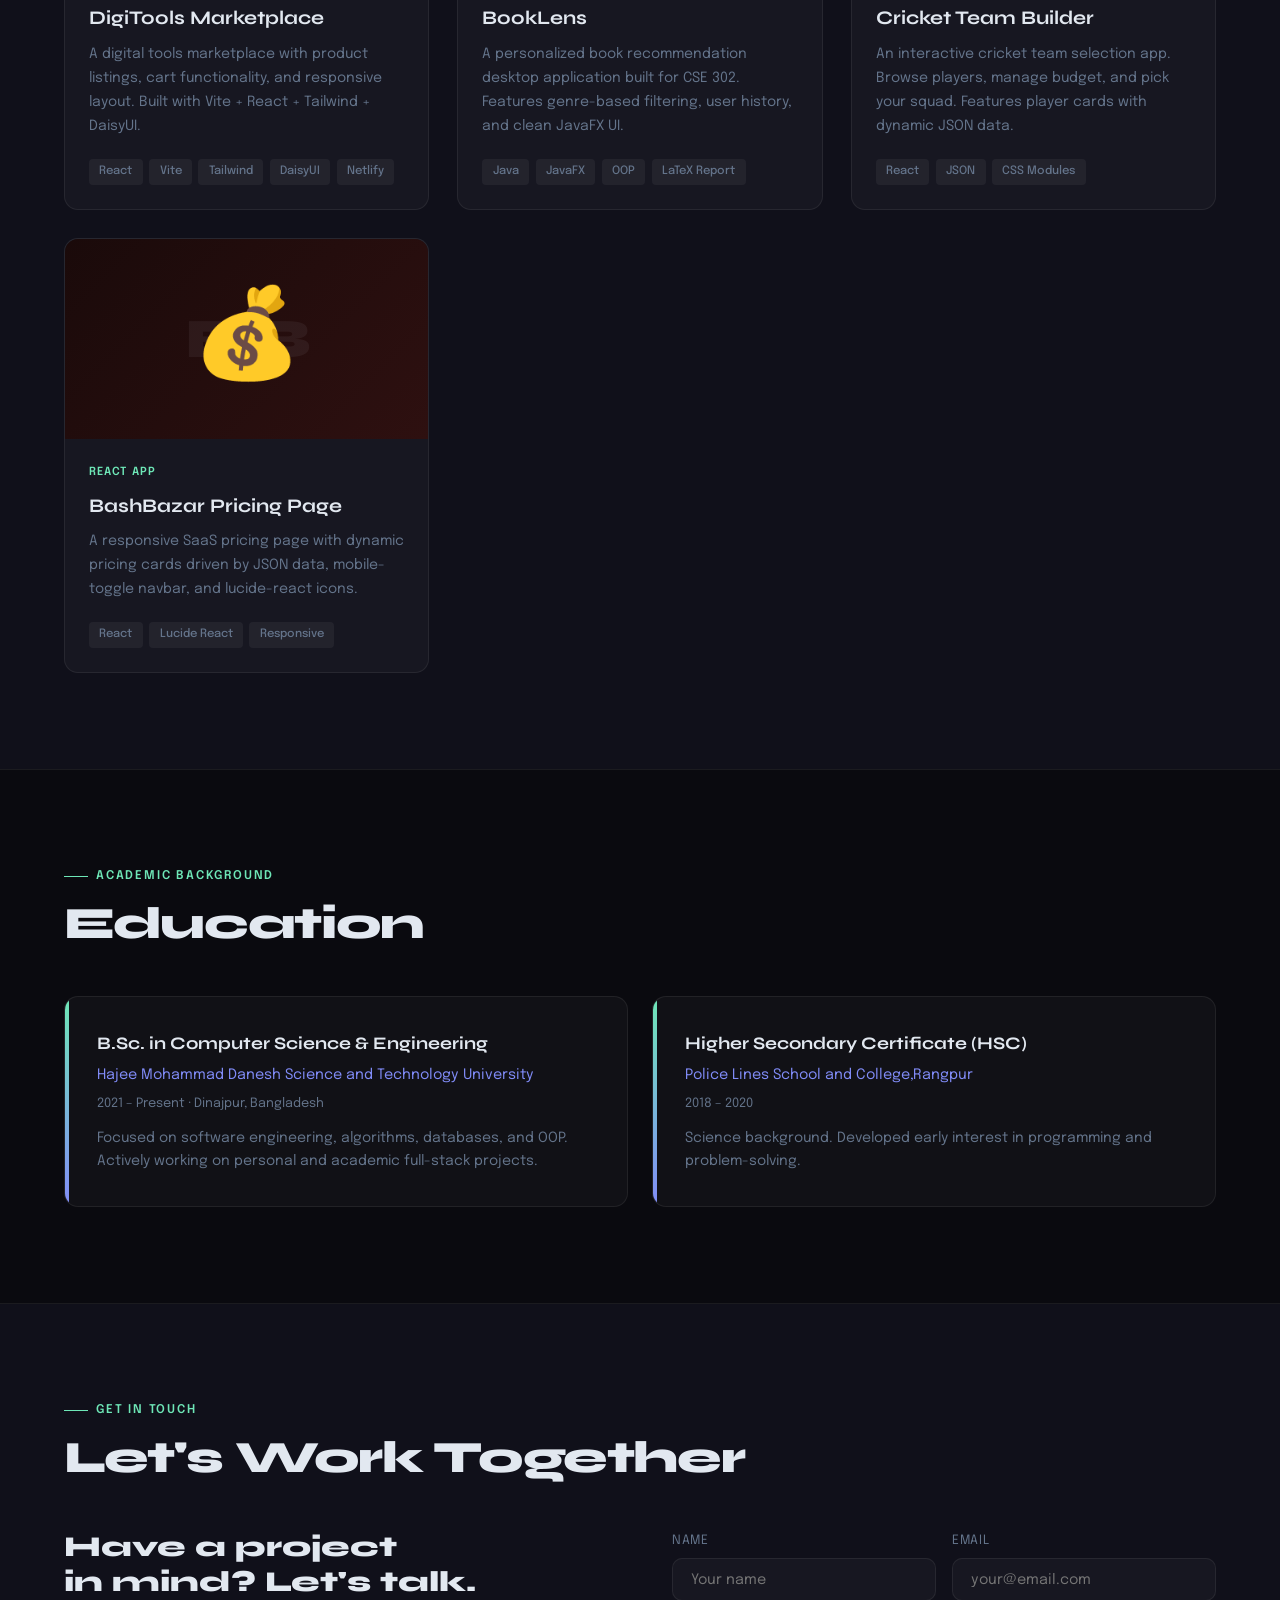
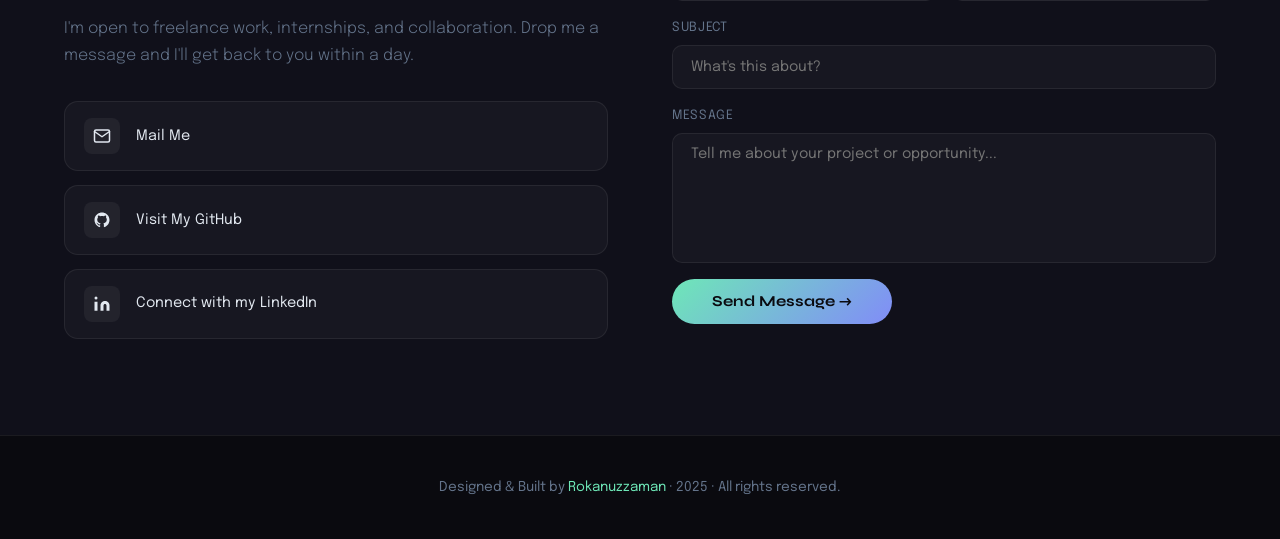
==== commit 3ce22135: "banner badge and social link update" ====
--- a/portfolio.html
+++ b/portfolio.html
@@ -84,7 +84,8 @@
       <div class="hero-visual" style="border: 2px solid red; ">
         <div class="hero-badge"
           style="animation:float 3s .5s ease-in-out infinite; padding:0; overflow:hidden; width:400px; height:500px;">
-          <img style="width:100%; height:100%; object-fit:cover; display:block;" src="./image/Gitprofile (4).png"alt="My photo">
+          <img style="width:100%; height:100%; object-fit:cover; display:block;" src="./image/Gitprofile (4).png"
+            alt="My photo">
         </div>
       </div>
   </section>
@@ -325,8 +326,8 @@
         </div>
         <div class="edu-card">
           <div class="edu-degree">Higher Secondary Certificate (HSC)</div>
-          <div class="edu-institution">Your College Name</div>
-          <div class="edu-period">Year – Year</div>
+          <div class="edu-institution">Police Lines School and College,Rangpur</div>
+          <div class="edu-period">2018 – 2020</div>
           <div class="edu-detail">Science background. Developed early interest in programming and problem-solving.</div>
         </div>
       </div>
@@ -345,15 +346,42 @@
           <p>I'm open to freelance work, internships, and collaboration. Drop me a message and I'll get back to you
             within a day.</p>
           <div class="contact-links">
-            <a href="mailto:your@email.com" class="contact-link">
-              <span class="cl-icon">📧</span> your.email@example.com
+
+            <a href="https://mail.google.com/mail/?view=cm&to=rokanuzzaman4567@gmail.com" class="contact-link"
+              target="_blank">
+              <span class="cl-icon">
+                <svg width="18" height="18" viewBox="0 0 24 24" fill="none" xmlns="http://www.w3.org/2000/svg">
+                  <path d="M20 4H4C2.9 4 2 4.9 2 6V18C2 19.1 2.9 20 4 20H20C21.1 20 22 19.1 22 18V6C22 4.9 21.1 4 20 4Z"
+                    stroke="currentColor" stroke-width="2" stroke-linecap="round" stroke-linejoin="round" />
+                  <path d="M22 6L12 13L2 6" stroke="currentColor" stroke-width="2" stroke-linecap="round"
+                    stroke-linejoin="round" />
+                </svg>
+              </span>
+              Mail Me
             </a>
-            <a href="https://github.com/yourusername" class="contact-link" target="_blank">
-              <span class="cl-icon">🐙</span> github.com/yourusername
+
+            <a href="https://github.com/rokan45" class="contact-link" target="_blank">
+              <span class="cl-icon">
+                <svg width="18" height="18" viewBox="0 0 24 24" fill="currentColor" xmlns="http://www.w3.org/2000/svg">
+                  <path
+                    d="M12 2C6.477 2 2 6.477 2 12C2 16.418 4.865 20.166 8.839 21.489C9.339 21.581 9.521 21.278 9.521 21.017C9.521 20.782 9.512 20.082 9.508 19.158C6.726 19.763 6.139 17.831 6.139 17.831C5.685 16.671 5.029 16.369 5.029 16.369C4.121 15.748 5.098 15.761 5.098 15.761C6.101 15.831 6.629 16.79 6.629 16.79C7.521 18.31 8.97 17.866 9.539 17.613C9.629 16.963 9.889 16.52 10.175 16.27C7.955 16.017 5.619 15.153 5.619 11.388C5.619 10.292 6.009 9.397 6.649 8.695C6.546 8.442 6.203 7.424 6.747 6.047C6.747 6.047 7.587 5.778 9.497 7.072C10.31 6.85 11.16 6.739 12.01 6.735C12.86 6.739 13.71 6.85 14.523 7.072C16.431 5.778 17.269 6.047 17.269 6.047C17.815 7.424 17.472 8.442 17.369 8.695C18.011 9.397 18.399 10.292 18.399 11.388C18.399 15.163 16.059 16.014 13.833 16.261C14.192 16.57 14.512 17.181 14.512 18.112C14.512 19.446 14.499 20.526 14.499 21.017C14.499 21.281 14.679 21.587 15.186 21.487C19.157 20.162 22 16.416 22 12C22 6.477 17.523 2 12 2Z" />
+                </svg>
+              </span>
+              Visit My GitHub
             </a>
-            <a href="https://linkedin.com/in/yourprofile" class="contact-link" target="_blank">
-              <span class="cl-icon">💼</span> linkedin.com/in/yourprofile
+
+            <a href="https://linkedin.com/in/rokan45" class="contact-link" target="_blank">
+              <span class="cl-icon">
+                <svg width="18" height="18" viewBox="0 0 24 24" fill="currentColor" xmlns="http://www.w3.org/2000/svg">
+                  <path
+                    d="M16 8C17.5913 8 19.1174 8.63214 20.2426 9.75736C21.3679 10.8826 22 12.4087 22 14V21H18V14C18 13.4696 17.7893 12.9609 17.4142 12.5858C17.0391 12.2107 16.5304 12 16 12C15.4696 12 14.9609 12.2107 14.5858 12.5858C14.2107 12.9609 14 13.4696 14 14V21H10V14C10 12.4087 10.6321 10.8826 11.7574 9.75736C12.8826 8.63214 14.4087 8 16 8Z" />
+                  <path d="M6 9H2V21H6V9Z" />
+                  <circle cx="4" cy="4" r="2" />
+                </svg>
+              </span>
+              Connect with my LinkedIn
             </a>
+
           </div>
         </div>
         <form class="contact-form" onsubmit="handleSubmit(event)">
--- a/style/style.css
+++ b/style/style.css
@@ -21,7 +21,7 @@
   [data-theme="light"] {
     --bg:        #f4f6fb;
     --bg2:       #eaecf4;
-    --bg3:       #dde0ef;
+    --bg3:       #c4c9e3;
     --line:      rgba(0,0,0,.08);
     --accent:    #059669;
     --accent2:   #4f46e5;
@@ -309,8 +309,8 @@
     opacity:.06; letter-spacing:-.05em; user-select:none;
   }
   .project-thumb .thumb-icon {
-    position:absolute; font-size:2.5rem;
-  }
+    position:absolute; font-size:5.5rem;
+  } 
   .project-overlay {
     position:absolute; inset:0; background:rgba(10,10,15,.7);
     display:flex; align-items:center; justify-content:center; gap:1rem;
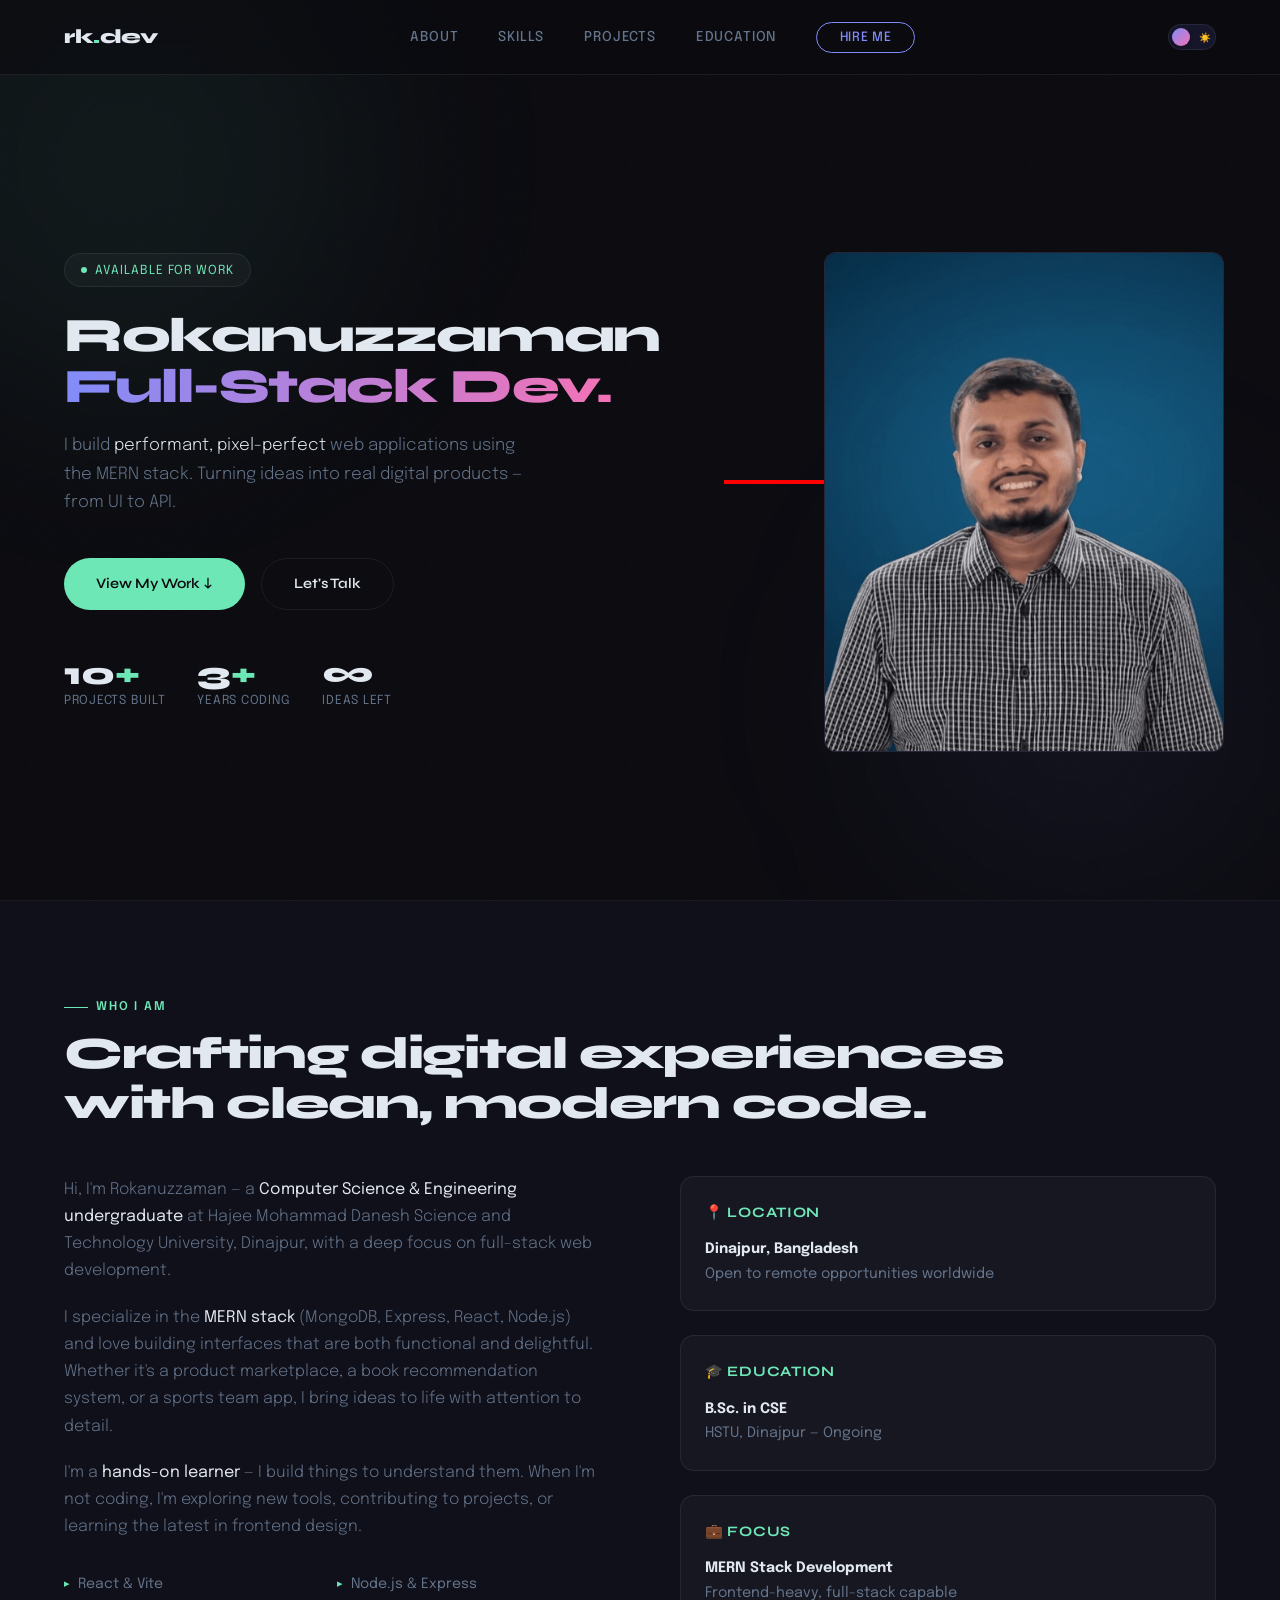
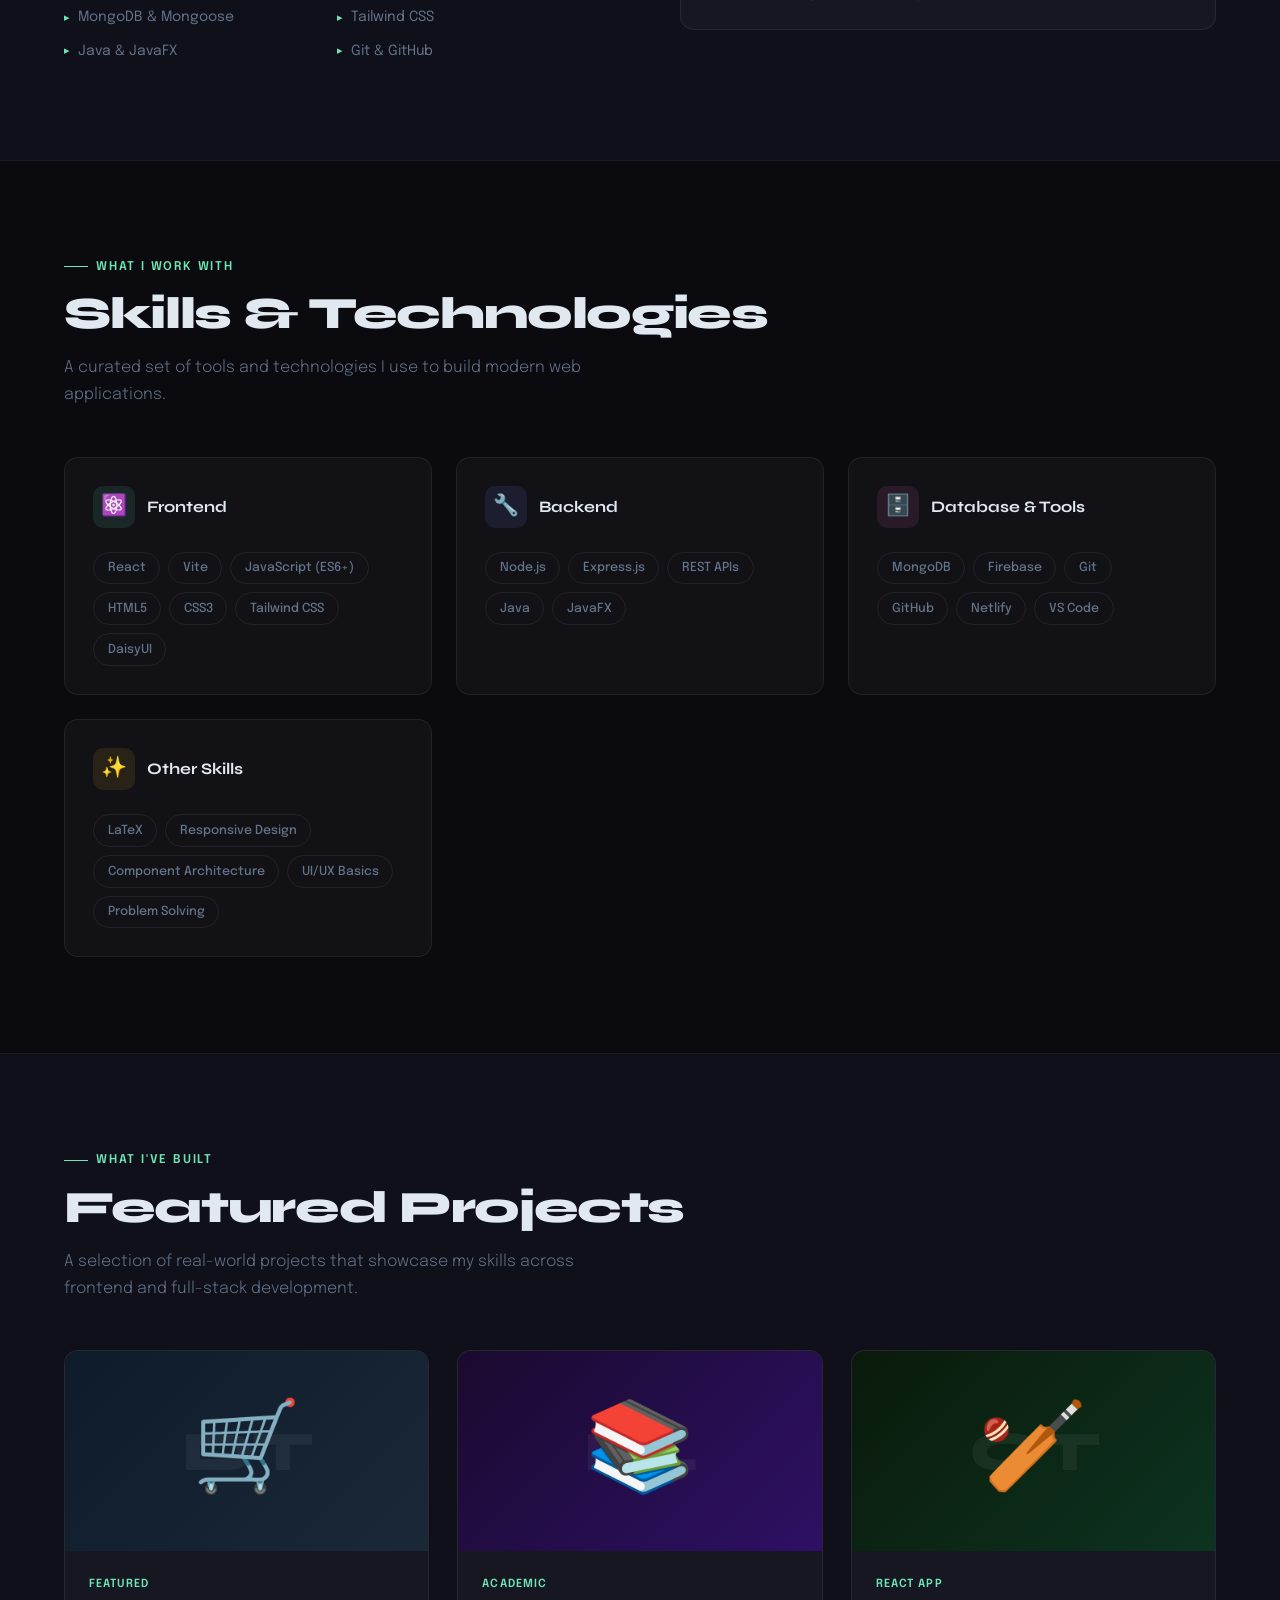
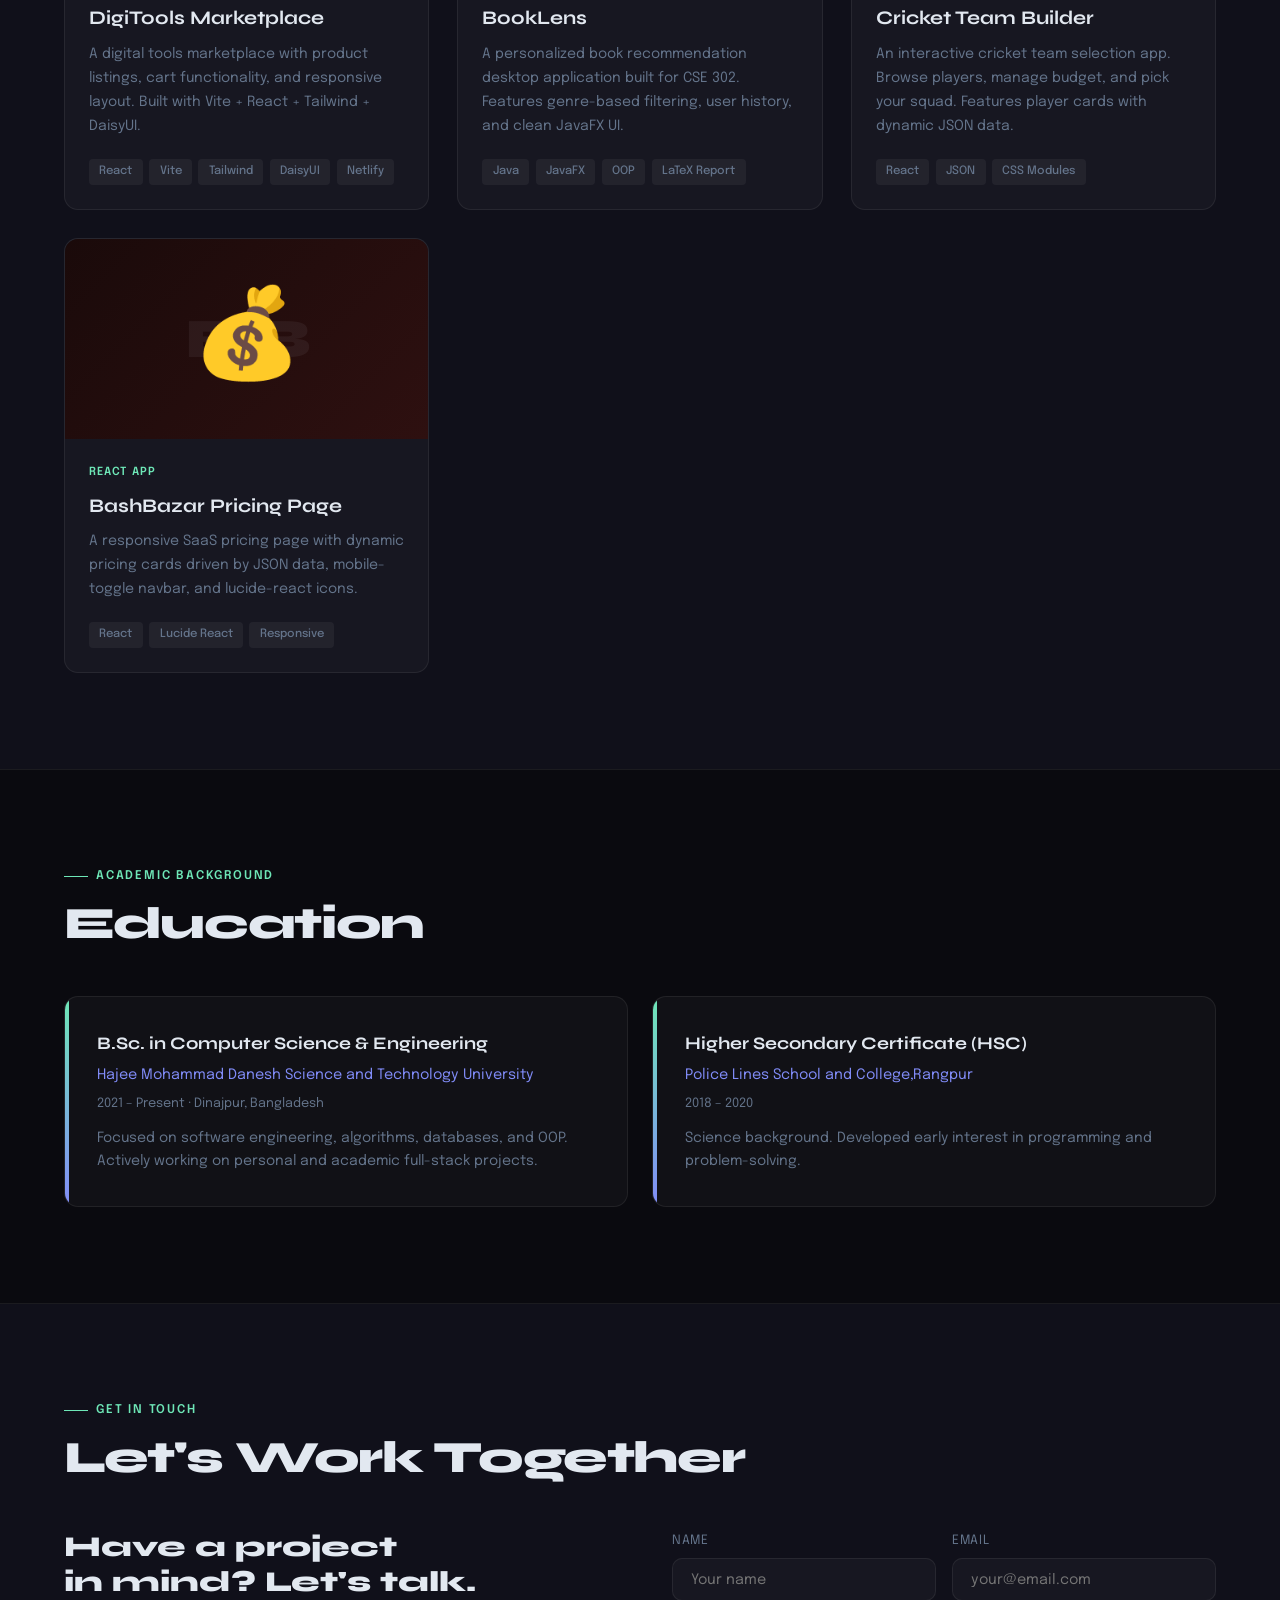
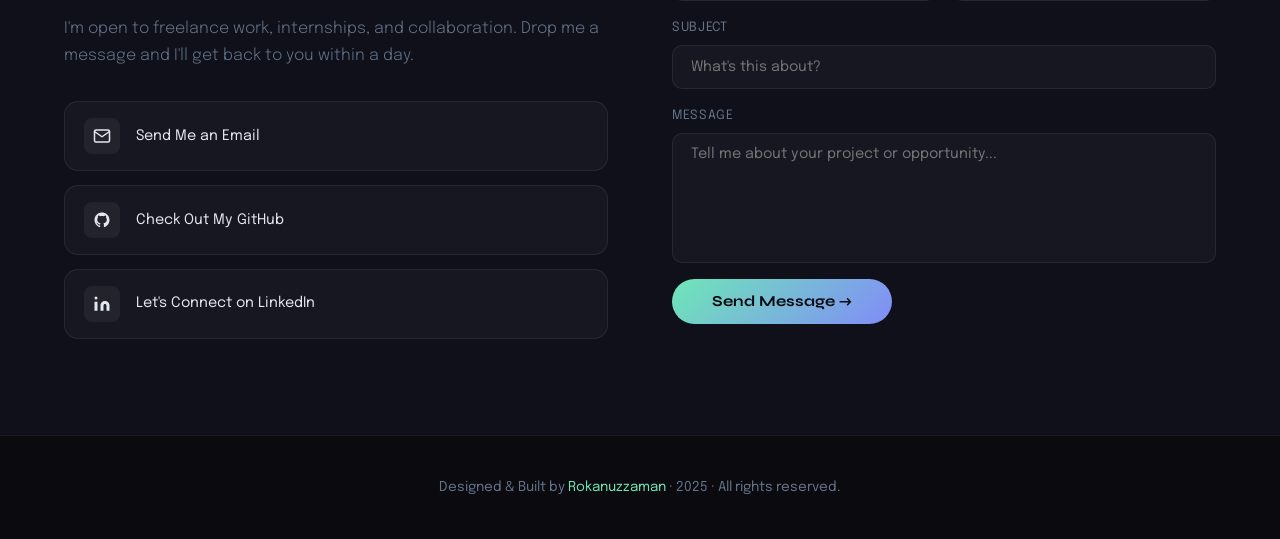
==== commit 662aa376: "update text on connection section" ====
--- a/portfolio.html
+++ b/portfolio.html
@@ -357,7 +357,7 @@
                     stroke-linejoin="round" />
                 </svg>
               </span>
-              Mail Me
+              Send Me an Email
             </a>
 
             <a href="https://github.com/rokan45" class="contact-link" target="_blank">
@@ -367,7 +367,7 @@
                     d="M12 2C6.477 2 2 6.477 2 12C2 16.418 4.865 20.166 8.839 21.489C9.339 21.581 9.521 21.278 9.521 21.017C9.521 20.782 9.512 20.082 9.508 19.158C6.726 19.763 6.139 17.831 6.139 17.831C5.685 16.671 5.029 16.369 5.029 16.369C4.121 15.748 5.098 15.761 5.098 15.761C6.101 15.831 6.629 16.79 6.629 16.79C7.521 18.31 8.97 17.866 9.539 17.613C9.629 16.963 9.889 16.52 10.175 16.27C7.955 16.017 5.619 15.153 5.619 11.388C5.619 10.292 6.009 9.397 6.649 8.695C6.546 8.442 6.203 7.424 6.747 6.047C6.747 6.047 7.587 5.778 9.497 7.072C10.31 6.85 11.16 6.739 12.01 6.735C12.86 6.739 13.71 6.85 14.523 7.072C16.431 5.778 17.269 6.047 17.269 6.047C17.815 7.424 17.472 8.442 17.369 8.695C18.011 9.397 18.399 10.292 18.399 11.388C18.399 15.163 16.059 16.014 13.833 16.261C14.192 16.57 14.512 17.181 14.512 18.112C14.512 19.446 14.499 20.526 14.499 21.017C14.499 21.281 14.679 21.587 15.186 21.487C19.157 20.162 22 16.416 22 12C22 6.477 17.523 2 12 2Z" />
                 </svg>
               </span>
-              Visit My GitHub
+              Check Out My GitHub
             </a>
 
             <a href="https://linkedin.com/in/rokan45" class="contact-link" target="_blank">
@@ -379,7 +379,7 @@
                   <circle cx="4" cy="4" r="2" />
                 </svg>
               </span>
-              Connect with my LinkedIn
+              Let's Connect on LinkedIn
             </a>
 
           </div>
